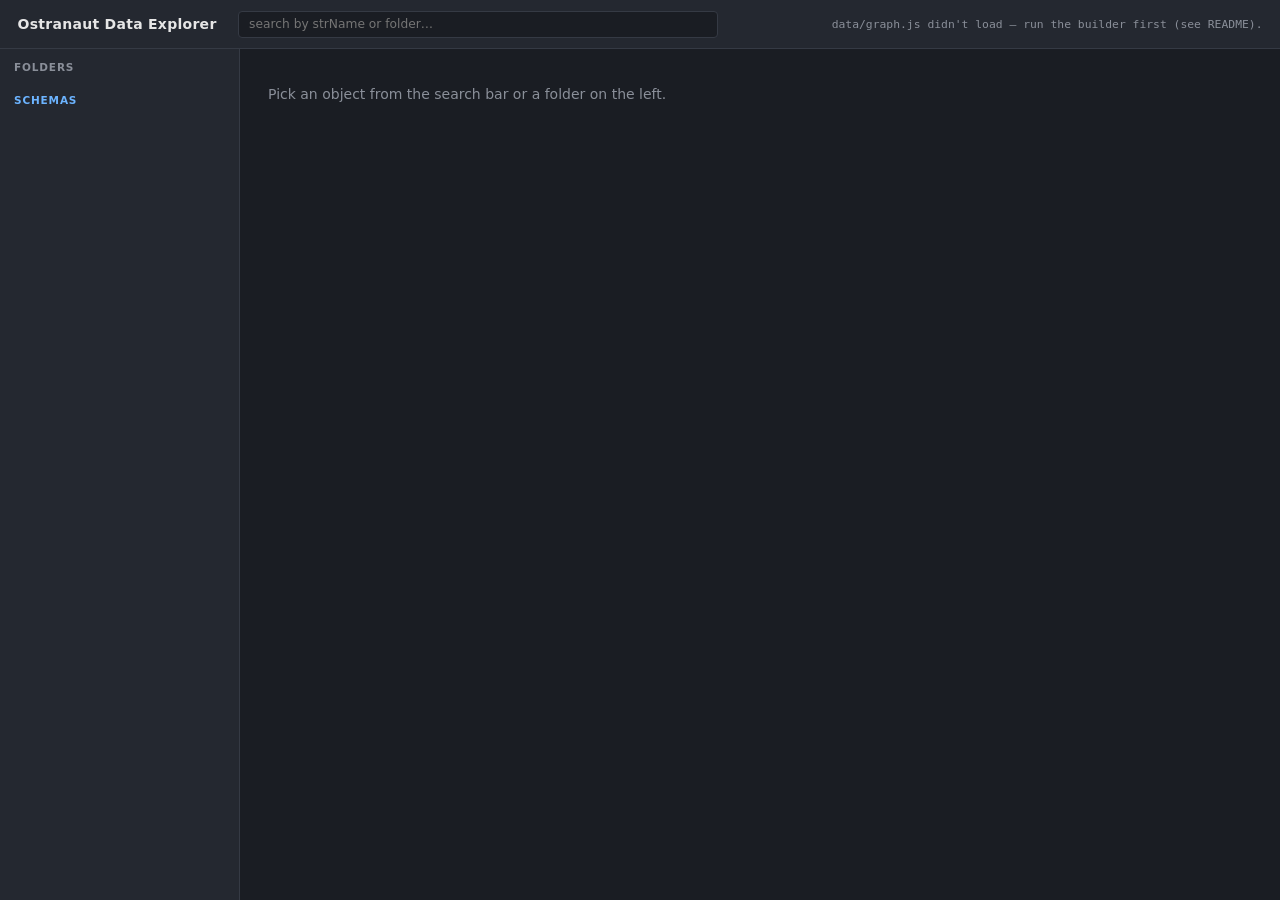
==== src/Ostranauts.Site/index.html @ 468002c3 "Split graph.js into 3 typed payloads (v5) + dnSpy README User: "split graph.js by info type? keep gr" ====
<!doctype html>
<html lang="en">
<head>
  <meta charset="utf-8">
  <meta name="viewport" content="width=device-width, initial-scale=1">
  <title>Ostranaut Data Explorer</title>
  <link rel="stylesheet" href="style.css">
</head>
<body>
  <header>
    <h1>Ostranaut Data Explorer</h1>
    <div class="search-wrap">
      <input id="search" type="search" autocomplete="off" placeholder="search by strName or folder…">
      <ul id="search-results" hidden></ul>
    </div>
    <p class="status" id="status">loading…</p>
  </header>
  <main>
    <aside id="folders">
      <h2>Folders</h2>
      <ul id="folder-list"></ul>
      <h2 style="margin-top:1.25rem;"><a href="#/schemas" id="schemas-link">Schemas</a></h2>
    </aside>
    <section id="detail">
      <p class="hint">Pick an object from the search bar or a folder on the left.</p>
    </section>
  </main>
  <!-- v5 split payloads. All set their respective window globals via JS-wrapped JSON. -->
  <script src="data/graph.js"></script>           <!-- window.GRAPH_DATA: nodes, edges, rules -->
  <script src="data/properties.js"></script>      <!-- window.NODE_PROPS: per-node scalar fields -->
  <script src="data/code_refs.js"></script>       <!-- window.CODE_REFS: hardcoded string refs from decomp (optional) -->
  <script src="app.js"></script>
</body>
</html>
---- src/Ostranauts.Site/style.css ----
:root {
  --bg: #1a1d23;
  --bg-elev: #242830;
  --fg: #e6e6e6;
  --muted: #8a8f99;
  --accent: #6cb4ff;
  --accent-dim: #4a85c2;
  --border: #353a44;
  --warn: #d9a73a;
  --bad: #d95e5e;
}

* { box-sizing: border-box; }

html, body {
  margin: 0;
  padding: 0;
  background: var(--bg);
  color: var(--fg);
  font-family: -apple-system, BlinkMacSystemFont, "Segoe UI", system-ui, sans-serif;
  font-size: 14px;
  line-height: 1.5;
  height: 100%;
}

body { display: flex; flex-direction: column; }

a { color: var(--accent); text-decoration: none; }
a:hover { text-decoration: underline; }

code, .mono {
  font-family: ui-monospace, SFMono-Regular, Menlo, Consolas, monospace;
  font-size: 0.875em;
}

/* ─── header ───────────────────────────────────────────────── */

header {
  display: grid;
  grid-template-columns: auto 1fr auto;
  align-items: center;
  gap: 1.5rem;
  padding: 0.75rem 1.25rem;
  background: var(--bg-elev);
  border-bottom: 1px solid var(--border);
  flex: 0 0 auto;
}

header h1 {
  margin: 0;
  font-size: 1rem;
  font-weight: 600;
  letter-spacing: 0.02em;
}

.status {
  margin: 0;
  color: var(--muted);
  font-family: ui-monospace, SFMono-Regular, Menlo, Consolas, monospace;
  font-size: 0.8125rem;
  white-space: nowrap;
}

/* ─── search ───────────────────────────────────────────────── */

.search-wrap {
  position: relative;
  max-width: 480px;
  width: 100%;
  justify-self: stretch;
}

#search {
  width: 100%;
  padding: 0.4rem 0.75rem;
  background: var(--bg);
  color: var(--fg);
  border: 1px solid var(--border);
  border-radius: 4px;
  font-size: 0.875rem;
  font-family: inherit;
}
#search:focus { outline: none; border-color: var(--accent-dim); }

#search-results {
  position: absolute;
  top: calc(100% + 4px);
  left: 0;
  right: 0;
  max-height: 360px;
  overflow-y: auto;
  margin: 0;
  padding: 0.25rem 0;
  list-style: none;
  background: var(--bg-elev);
  border: 1px solid var(--border);
  border-radius: 4px;
  box-shadow: 0 8px 24px rgba(0,0,0,0.4);
  z-index: 10;
}
#search-results li {
  padding: 0.3rem 0.75rem;
  cursor: pointer;
  display: flex;
  justify-content: space-between;
  gap: 1rem;
}
#search-results li:hover,
#search-results li.active { background: rgba(108,180,255,0.12); }
#search-results .name {
  font-family: ui-monospace, SFMono-Regular, Menlo, Consolas, monospace;
  font-size: 0.8125rem;
  white-space: nowrap;
  overflow: hidden;
  text-overflow: ellipsis;
}
#search-results .folder { color: var(--muted); font-size: 0.75rem; }
#search-results .empty {
  color: var(--muted);
  font-style: italic;
  cursor: default;
  text-align: center;
}

/* ─── main layout ──────────────────────────────────────────── */

main {
  display: grid;
  grid-template-columns: 240px 1fr;
  flex: 1 1 auto;
  min-height: 0;
}

aside#folders {
  background: var(--bg-elev);
  border-right: 1px solid var(--border);
  overflow-y: auto;
  padding: 0.75rem 0;
}
#folders h2 {
  margin: 0 1rem 0.5rem;
  font-size: 0.75rem;
  font-weight: 600;
  letter-spacing: 0.08em;
  text-transform: uppercase;
  color: var(--muted);
}
#folder-list { list-style: none; margin: 0; padding: 0; }
#folder-list li {
  padding: 0.25rem 1rem;
  cursor: pointer;
  display: flex;
  justify-content: space-between;
  font-family: ui-monospace, SFMono-Regular, Menlo, Consolas, monospace;
  font-size: 0.8125rem;
}
#folder-list li:hover { background: rgba(108,180,255,0.08); }
#folder-list li.active { background: rgba(108,180,255,0.18); color: var(--accent); }
#folder-list .count { color: var(--muted); }

/* ─── detail panel ─────────────────────────────────────────── */

section#detail {
  overflow-y: auto;
  padding: 1.5rem 2rem;
}
.hint { color: var(--muted); }

.detail-head {
  border-bottom: 1px solid var(--border);
  padding-bottom: 0.75rem;
  margin-bottom: 1rem;
}
.detail-head .crumbs {
  color: var(--muted);
  font-size: 0.75rem;
  text-transform: uppercase;
  letter-spacing: 0.08em;
  margin-bottom: 0.25rem;
}
.detail-head h2 {
  margin: 0 0 0.25rem;
  font-family: ui-monospace, SFMono-Regular, Menlo, Consolas, monospace;
  font-size: 1.125rem;
  word-break: break-all;
}
.detail-head .file {
  color: var(--muted);
  font-family: ui-monospace, SFMono-Regular, Menlo, Consolas, monospace;
  font-size: 0.75rem;
}

.refs-block {
  margin-top: 1.25rem;
}
.refs-block h3 {
  font-size: 0.875rem;
  margin: 0 0 0.5rem;
  color: var(--fg);
  font-weight: 600;
}
.refs-block .group {
  margin-bottom: 0.75rem;
}
.refs-block .group-head {
  color: var(--muted);
  font-size: 0.8125rem;
  font-family: ui-monospace, SFMono-Regular, Menlo, Consolas, monospace;
  margin-bottom: 0.25rem;
  cursor: help;  /* signal that hovering shows the description tooltip */
}
.refs-block .group-head .desc {
  /* hover-only field description; surfaced via a separate tooltip rule */
}
.refs-block ul { list-style: none; padding: 0; margin: 0; }
.refs-block li {
  padding: 0.2rem 0;
  font-family: ui-monospace, SFMono-Regular, Menlo, Consolas, monospace;
  font-size: 0.8125rem;
  display: flex;
  gap: 0.5rem;
  align-items: baseline;
}
.refs-block .field { color: var(--muted); }
.refs-block .arrow { color: var(--muted); }
.refs-block .meta { color: var(--warn); font-size: 0.75rem; }
.refs-block .dangling { color: var(--bad); font-style: italic; }
.refs-block .empty { color: var(--muted); font-style: italic; padding: 0.25rem 0; }

/* folder index */
.folder-index .meta {
  color: var(--muted);
  font-size: 0.8125rem;
  margin-bottom: 0.75rem;
}
.folder-index ul { list-style: none; padding: 0; margin: 0; }
.folder-index li {
  padding: 0.15rem 0;
  font-family: ui-monospace, SFMono-Regular, Menlo, Consolas, monospace;
  font-size: 0.8125rem;
  display: flex;
  gap: 0.5rem;
  align-items: baseline;
}
.folder-index .ref-marker {
  width: 1.1rem;
  flex: 0 0 auto;
  text-align: center;
  font-size: 0.75rem;
}
.folder-index .ref-counts {
  color: var(--muted);
  font-size: 0.75rem;
  margin-left: auto;
}

/* ghost rules — in schema, not deserialized by game C# */
.ghost {
  color: var(--warn);
  font-style: italic;
  font-size: 0.75rem;
}

/* fields block on object detail page — scalar non-reference data */
.fields-block {
  margin-top: 1.25rem;
}
.fields-block h3 {
  font-size: 0.875rem;
  margin: 0 0 0.5rem;
  font-weight: 600;
}
.fields-block ul { list-style: none; padding: 0; margin: 0; }
.fields-block li {
  padding: 0.15rem 0;
  font-family: ui-monospace, SFMono-Regular, Menlo, Consolas, monospace;
  font-size: 0.8125rem;
  display: flex;
  gap: 0.75rem;
  align-items: baseline;
}
.fields-block .field-name {
  color: var(--muted);
  min-width: 12em;
  flex: 0 0 auto;
}
.fields-block .field-name[title] {
  cursor: help;
  border-bottom: 1px dotted var(--border);
}
.fields-block .field-value {
  color: var(--fg);
  word-break: break-word;
}
.fields-block em.muted { color: var(--muted); font-style: italic; }

/* code-refs block — hardcoded string literals found in decomp */
.code-refs-block {
  margin-top: 1.25rem;
}
.code-refs-block h3 {
  font-size: 0.875rem;
  margin: 0 0 0.5rem;
  font-weight: 600;
}
.code-refs-block .muted-note {
  color: var(--muted);
  font-weight: 400;
  font-size: 0.75rem;
}
.code-refs-block ul { list-style: none; padding: 0; margin: 0; }
.code-refs-block li {
  margin-bottom: 0.5rem;
}
.code-refs-block .code-loc {
  display: block;
  color: var(--muted);
  font-family: ui-monospace, SFMono-Regular, Menlo, Consolas, monospace;
  font-size: 0.75rem;
  margin-bottom: 0.15rem;
}
.code-refs-block .code-line {
  margin: 0;
  padding: 0.4rem 0.65rem;
  background: var(--bg-elev);
  border: 1px solid var(--border);
  border-radius: 3px;
  font-family: ui-monospace, SFMono-Regular, Menlo, Consolas, monospace;
  font-size: 0.75rem;
  white-space: pre-wrap;
  word-break: break-all;
}

/* dotted underline + help cursor on field-group headers when they have a tooltip */
.refs-block .group-head[title] {
  border-bottom: 1px dotted var(--border);
  display: inline-block;
}
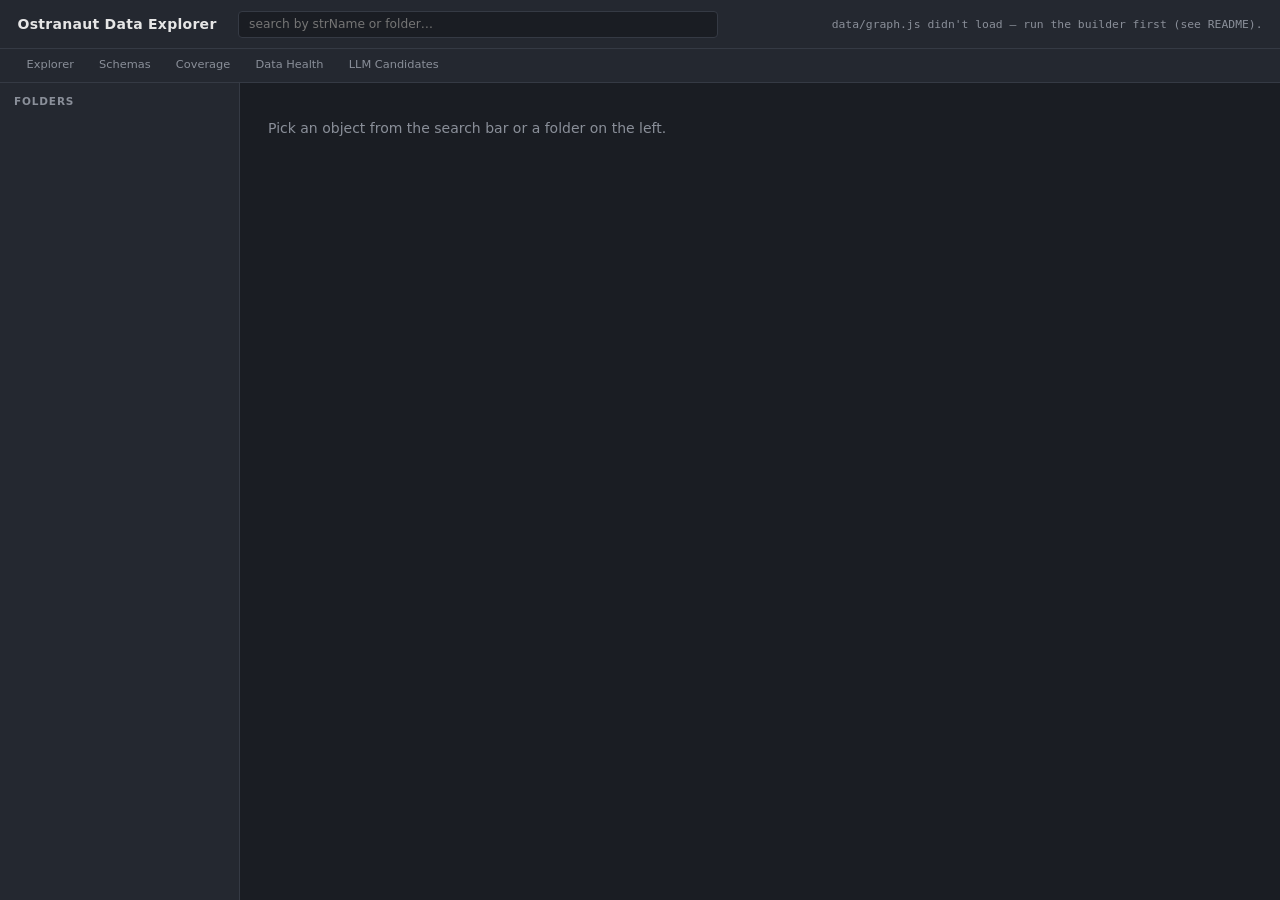
==== commit 19ec2949: "Auto-detection + health pages + template engine + conditions_simple Plan-driven 6-phase batch (phase" ====
--- a/src/Ostranauts.Site/index.html
+++ b/src/Ostranauts.Site/index.html
@@ -15,11 +15,17 @@
     </div>
     <p class="status" id="status">loading…</p>
   </header>
+  <nav id="tabs" aria-label="primary navigation">
+    <a href="#/" data-tab="home" title="Search and click your way through the data tree. The default landing page.">Explorer</a>
+    <a href="#/schemas" data-tab="schemas" title="What reference rules the parser learned from each folder's schema. Use this to see which folders have rich coverage and which need schema overlays.">Schemas</a>
+    <a href="#/health/coverage" data-tab="coverage" title="Which folders the parser sees no edges for, and what the detector found instead. Use this to spot blind spots and pick the next schema overlay to write.">Coverage</a>
+    <a href="#/health/data" data-tab="data-health" title="Dangling refs (target doesn't exist), orphans (nothing points to them), and cross-folder duplicate strNames. Often indicates data bugs or missing extractors.">Data Health</a>
+    <a href="#/llm-candidates" data-tab="llm" title="Top objects by incoming-ref count, with clipboard buttons that produce self-contained LLM prompts for folder templates or per-object blurbs.">LLM Candidates</a>
+  </nav>
   <main>
     <aside id="folders">
       <h2>Folders</h2>
       <ul id="folder-list"></ul>
-      <h2 style="margin-top:1.25rem;"><a href="#/schemas" id="schemas-link">Schemas</a></h2>
     </aside>
     <section id="detail">
       <p class="hint">Pick an object from the search bar or a folder on the left.</p>
@@ -29,6 +35,7 @@
   <script src="data/graph.js"></script>           <!-- window.GRAPH_DATA: nodes, edges, rules -->
   <script src="data/properties.js"></script>      <!-- window.NODE_PROPS: per-node scalar fields -->
   <script src="data/code_refs.js"></script>       <!-- window.CODE_REFS: hardcoded string refs from decomp (optional) -->
+  <script src="data/ref_candidates.js"></script>  <!-- window.REF_CANDIDATES: detector-derived ref candidates -->
   <script src="app.js"></script>
 </body>
 </html>
--- a/src/Ostranauts.Site/style.css
+++ b/src/Ostranauts.Site/style.css
@@ -122,6 +122,54 @@
   text-align: center;
 }
 
+/* ─── tabs ─────────────────────────────────────────────────── */
+
+#tabs {
+  display: flex;
+  gap: 0;
+  background: var(--bg-elev);
+  border-bottom: 1px solid var(--border);
+  padding: 0 1rem;
+  flex: 0 0 auto;
+}
+#tabs a {
+  color: var(--muted);
+  padding: 0.5rem 0.9rem;
+  border-bottom: 2px solid transparent;
+  font-size: 0.8125rem;
+  cursor: help;  /* hover-tooltip on each tab — modder-pov blurb in title */
+  text-decoration: none;
+  white-space: nowrap;
+}
+#tabs a:hover {
+  color: var(--fg);
+  background: rgba(108, 180, 255, 0.05);
+  text-decoration: none;
+}
+#tabs a.active {
+  color: var(--accent);
+  border-bottom-color: var(--accent);
+  background: var(--bg);
+  cursor: default;
+}
+
+/* page-intro blurb that appears at the top of each non-Explorer page */
+.page-blurb {
+  background: rgba(108, 180, 255, 0.07);
+  border-left: 2px solid var(--accent-dim);
+  padding: 0.6rem 0.85rem;
+  margin: 0 0 1.25rem;
+  font-size: 0.8125rem;
+  color: var(--fg);
+  border-radius: 0 3px 3px 0;
+}
+.page-blurb strong { color: var(--accent); }
+.page-blurb code {
+  background: var(--bg-elev);
+  padding: 0.05em 0.3em;
+  border-radius: 2px;
+}
+
 /* ─── main layout ──────────────────────────────────────────── */
 
 main {
@@ -336,3 +384,185 @@
   border-bottom: 1px dotted var(--border);
   display: inline-block;
 }
+
+/* auto-detected refs (phase 2 detector) — schema doesn't yet cover these
+   fields, but the value matches a known node in the candidate target folder.
+   Visually distinct from schema-derived edges so users know the link is
+   provisional and could be wrong. */
+.fields-block a.auto-detected {
+  color: var(--accent-dim);
+  border-bottom: 1px dashed var(--accent-dim);
+}
+.fields-block a.auto-detected:hover { color: var(--accent); border-bottom-color: var(--accent); }
+.fields-block .folder-prefix { color: var(--muted); margin-right: 0.05em; }
+.fields-block .auto-badge {
+  margin-left: 0.4em;
+  font-size: 0.7em;
+  opacity: 0.7;
+  cursor: help;
+}
+
+/* health/coverage page — folders & detector findings */
+.health-block { margin-top: 1.25rem; }
+.health-block h3 {
+  font-size: 0.875rem;
+  margin: 0 0 0.5rem;
+  font-weight: 600;
+}
+.health-block table {
+  width: 100%;
+  border-collapse: collapse;
+  font-family: ui-monospace, SFMono-Regular, Menlo, Consolas, monospace;
+  font-size: 0.8125rem;
+}
+.health-block th, .health-block td {
+  text-align: left;
+  padding: 0.35rem 0.6rem;
+  border-bottom: 1px solid var(--border);
+  vertical-align: top;
+}
+.health-block th {
+  color: var(--muted);
+  font-weight: 600;
+  font-size: 0.75rem;
+  text-transform: uppercase;
+  letter-spacing: 0.06em;
+}
+.health-block td.num { text-align: right; font-variant-numeric: tabular-nums; }
+.health-block td.bad { color: var(--bad); }
+.health-block td.warn { color: var(--warn); }
+.health-block tr.zero-edges td { background: rgba(217, 94, 94, 0.08); }
+.health-block .filter-row {
+  margin: 0.5rem 0 0.75rem;
+  font-size: 0.8125rem;
+  color: var(--muted);
+}
+.health-block .filter-row label { margin-right: 1rem; cursor: pointer; }
+.health-block .targets-cell { font-size: 0.75rem; color: var(--muted); }
+.health-block .targets-cell strong { color: var(--fg); font-weight: 500; }
+.health-block .encoded-tag {
+  display: inline-block;
+  padding: 0 0.3em;
+  margin-left: 0.3em;
+  border-radius: 2px;
+  background: rgba(217, 167, 58, 0.18);
+  color: var(--warn);
+  font-size: 0.7em;
+}
+
+/* templating block on detail pages — folder-wide template + per-object note */
+.template-block { margin-top: 1.25rem; }
+.template-block h3 {
+  font-size: 0.875rem;
+  margin: 0 0 0.5rem;
+  font-weight: 600;
+  display: flex;
+  align-items: baseline;
+  gap: 0.5rem;
+}
+.template-block .head-actions { margin-left: auto; font-size: 0.75rem; }
+.template-block .head-actions button {
+  background: transparent;
+  border: 1px solid var(--border);
+  color: var(--muted);
+  border-radius: 3px;
+  padding: 0.15rem 0.5rem;
+  font-size: 0.75rem;
+  cursor: pointer;
+  font-family: inherit;
+  margin-left: 0.25rem;
+}
+.template-block .head-actions button:hover { color: var(--fg); border-color: var(--accent-dim); }
+.template-block .rendered {
+  padding: 0.5rem 0.75rem;
+  background: var(--bg-elev);
+  border-left: 2px solid var(--accent-dim);
+  border-radius: 2px;
+  white-space: pre-wrap;
+  font-size: 0.875rem;
+  line-height: 1.5;
+}
+.template-block .rendered.empty {
+  color: var(--muted);
+  font-style: italic;
+  border-left-color: var(--border);
+}
+.template-block .editor {
+  display: grid;
+  grid-template-columns: 1fr 240px;
+  gap: 0.5rem;
+}
+.template-block textarea {
+  width: 100%;
+  min-height: 9em;
+  padding: 0.5rem 0.75rem;
+  background: var(--bg);
+  color: var(--fg);
+  border: 1px solid var(--border);
+  border-radius: 3px;
+  font-family: ui-monospace, SFMono-Regular, Menlo, Consolas, monospace;
+  font-size: 0.8125rem;
+  resize: vertical;
+}
+.template-block textarea:focus { outline: none; border-color: var(--accent-dim); }
+.template-block .legend {
+  background: var(--bg-elev);
+  border: 1px solid var(--border);
+  border-radius: 3px;
+  padding: 0.5rem 0.6rem;
+  max-height: 16em;
+  overflow-y: auto;
+  font-family: ui-monospace, SFMono-Regular, Menlo, Consolas, monospace;
+  font-size: 0.75rem;
+}
+.template-block .legend-title {
+  color: var(--muted);
+  font-size: 0.7rem;
+  text-transform: uppercase;
+  letter-spacing: 0.06em;
+  margin-bottom: 0.4rem;
+}
+.template-block .legend ul { list-style: none; padding: 0; margin: 0; }
+.template-block .legend li {
+  padding: 0.1rem 0;
+  cursor: pointer;
+  color: var(--accent-dim);
+}
+.template-block .legend li:hover { color: var(--accent); background: rgba(108,180,255,0.08); }
+.template-block .editor-actions { margin-top: 0.4rem; display: flex; gap: 0.4rem; }
+
+/* LLM-candidate page */
+.llm-block { margin-top: 1.25rem; }
+.llm-block ul { list-style: none; padding: 0; margin: 0; }
+.llm-block li {
+  padding: 0.4rem 0;
+  border-bottom: 1px solid var(--border);
+  display: flex;
+  align-items: baseline;
+  gap: 0.75rem;
+  font-family: ui-monospace, SFMono-Regular, Menlo, Consolas, monospace;
+  font-size: 0.8125rem;
+}
+.llm-block .ref-count {
+  color: var(--warn);
+  min-width: 4em;
+  text-align: right;
+  flex: 0 0 auto;
+}
+.llm-block .actions {
+  margin-left: auto;
+  display: flex;
+  gap: 0.3rem;
+}
+.llm-block button {
+  background: transparent;
+  border: 1px solid var(--border);
+  color: var(--muted);
+  border-radius: 3px;
+  padding: 0.15rem 0.5rem;
+  font-size: 0.7rem;
+  cursor: pointer;
+  font-family: inherit;
+}
+.llm-block button:hover { color: var(--fg); border-color: var(--accent-dim); }
+.llm-block button.copied { color: var(--accent); border-color: var(--accent); }
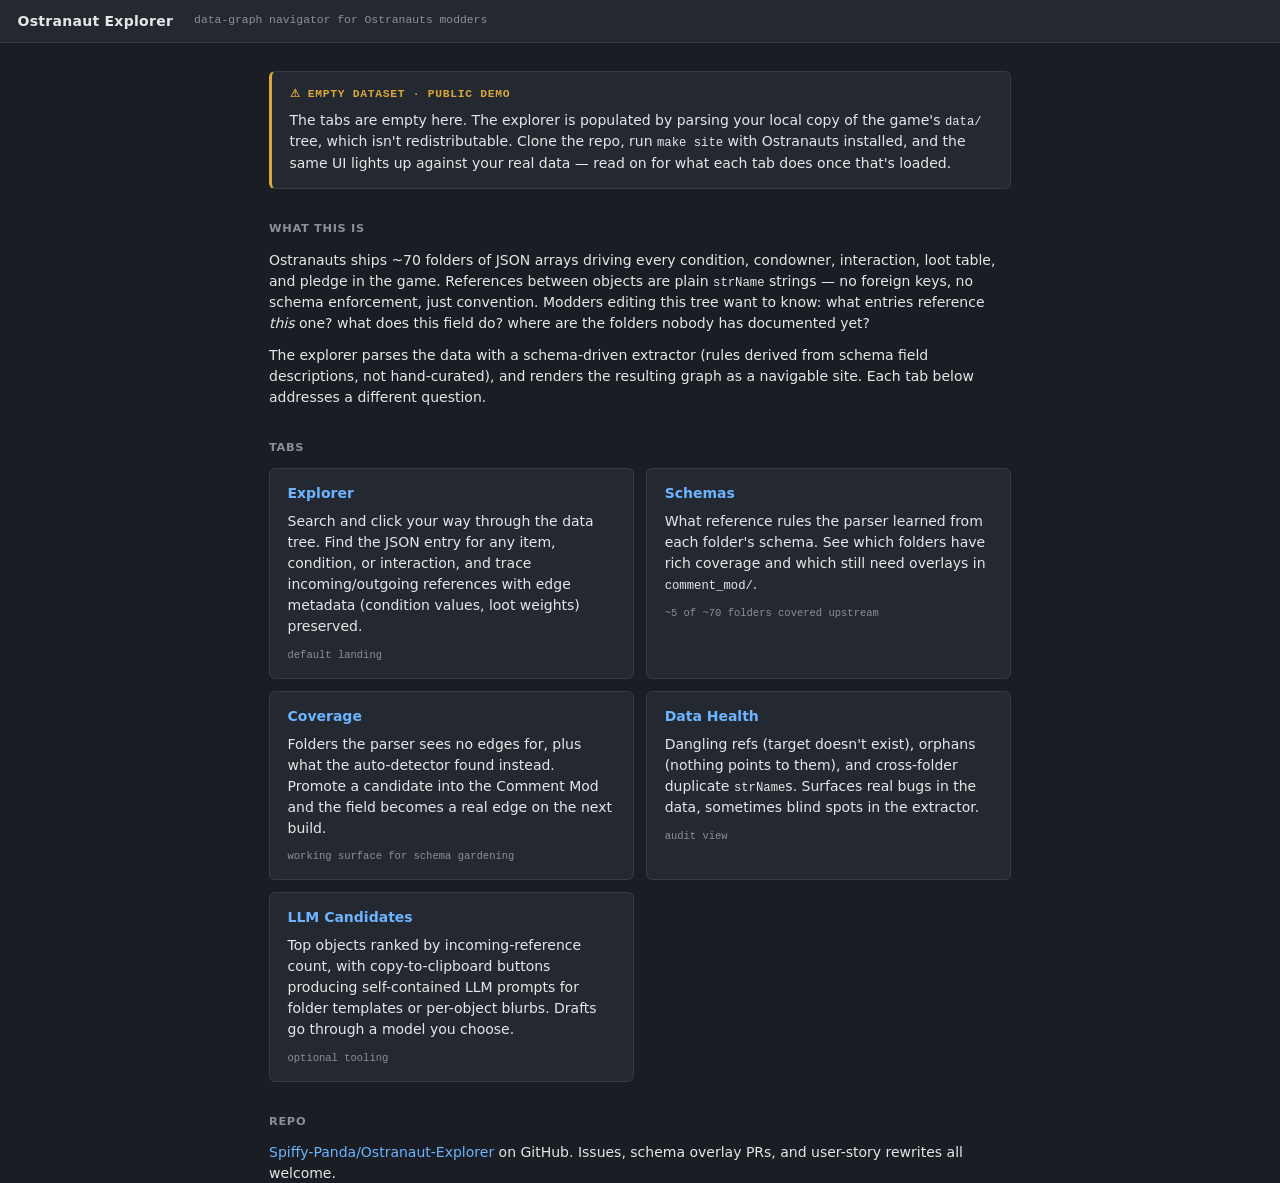
==== commit 7562d377: "Public Pages bundle + cover page + four-factor pre-push check - New cover index.html with empty-data" ====
--- a/src/Ostranauts.Site/index.html
+++ b/src/Ostranauts.Site/index.html
@@ -3,39 +3,119 @@
 <head>
   <meta charset="utf-8">
   <meta name="viewport" content="width=device-width, initial-scale=1">
-  <title>Ostranaut Data Explorer</title>
+  <title>Ostranaut Explorer</title>
   <link rel="stylesheet" href="style.css">
+  <style>
+    main.cover {
+      display: block;
+      max-width: 56rem;
+      margin: 0 auto;
+      padding: 2rem 1.5rem 4rem;
+    }
+    main.cover section { margin-bottom: 2.25rem; }
+    main.cover h2 {
+      font-size: 0.8125rem;
+      letter-spacing: 0.06em;
+      text-transform: uppercase;
+      color: var(--muted);
+      margin: 0 0 0.875rem;
+      font-weight: 600;
+    }
+    main.cover p { margin: 0 0 0.75rem; }
+    main.cover p:last-child { margin: 0; }
+    .demo-banner {
+      background: var(--bg-elev);
+      border: 1px solid var(--border);
+      border-left: 3px solid var(--warn);
+      border-radius: 6px;
+      padding: 1rem 1.25rem;
+    }
+    .demo-banner .banner-label {
+      color: var(--warn);
+      font-family: ui-monospace, SFMono-Regular, Menlo, Consolas, monospace;
+      font-size: 0.8125rem;
+      font-weight: 600;
+      letter-spacing: 0.06em;
+      text-transform: uppercase;
+      margin: 0 0 0.5rem;
+    }
+    .tab-grid {
+      display: grid;
+      gap: 0.875rem;
+      grid-template-columns: 1fr;
+    }
+    @media (min-width: 50rem) {
+      .tab-grid { grid-template-columns: 1fr 1fr; }
+    }
+    .tab-card {
+      background: var(--bg-elev);
+      border: 1px solid var(--border);
+      border-radius: 6px;
+      padding: 1rem 1.25rem;
+    }
+    .tab-card h3 { margin: 0 0 0.5rem; font-size: 1rem; }
+    .tab-card h3 a { color: var(--accent); }
+    .tab-card p { color: var(--fg); }
+    .tab-card .meta {
+      font-family: ui-monospace, SFMono-Regular, Menlo, Consolas, monospace;
+      font-size: 0.75rem;
+      color: var(--muted);
+      margin-top: 0.5rem;
+    }
+  </style>
 </head>
 <body>
   <header>
-    <h1>Ostranaut Data Explorer</h1>
-    <div class="search-wrap">
-      <input id="search" type="search" autocomplete="off" placeholder="search by strName or folder…">
-      <ul id="search-results" hidden></ul>
-    </div>
-    <p class="status" id="status">loading…</p>
+    <h1>Ostranaut Explorer</h1>
+    <p class="status">data-graph navigator for Ostranauts modders</p>
   </header>
-  <nav id="tabs" aria-label="primary navigation">
-    <a href="#/" data-tab="home" title="Search and click your way through the data tree. The default landing page.">Explorer</a>
-    <a href="#/schemas" data-tab="schemas" title="What reference rules the parser learned from each folder's schema. Use this to see which folders have rich coverage and which need schema overlays.">Schemas</a>
-    <a href="#/health/coverage" data-tab="coverage" title="Which folders the parser sees no edges for, and what the detector found instead. Use this to spot blind spots and pick the next schema overlay to write.">Coverage</a>
-    <a href="#/health/data" data-tab="data-health" title="Dangling refs (target doesn't exist), orphans (nothing points to them), and cross-folder duplicate strNames. Often indicates data bugs or missing extractors.">Data Health</a>
-    <a href="#/llm-candidates" data-tab="llm" title="Top objects by incoming-ref count, with clipboard buttons that produce self-contained LLM prompts for folder templates or per-object blurbs.">LLM Candidates</a>
-  </nav>
-  <main>
-    <aside id="folders">
-      <h2>Folders</h2>
-      <ul id="folder-list"></ul>
-    </aside>
-    <section id="detail">
-      <p class="hint">Pick an object from the search bar or a folder on the left.</p>
+  <main class="cover">
+    <section class="demo-banner">
+      <p class="banner-label">⚠ Empty dataset · Public demo</p>
+      <p>The tabs are empty here. The explorer is populated by parsing your local copy of the game's <code>data/</code> tree, which isn't redistributable. Clone the repo, run <code>make site</code> with Ostranauts installed, and the same UI lights up against your real data — read on for what each tab does once that's loaded.</p>
+    </section>
+
+    <section>
+      <h2>What this is</h2>
+      <p>Ostranauts ships ~70 folders of JSON arrays driving every condition, condowner, interaction, loot table, and pledge in the game. References between objects are plain <code>strName</code> strings — no foreign keys, no schema enforcement, just convention. Modders editing this tree want to know: what entries reference <em>this</em> one? what does this field do? where are the folders nobody has documented yet?</p>
+      <p>The explorer parses the data with a schema-driven extractor (rules derived from schema field descriptions, not hand-curated), and renders the resulting graph as a navigable site. Each tab below addresses a different question.</p>
+    </section>
+
+    <section>
+      <h2>Tabs</h2>
+      <div class="tab-grid">
+        <article class="tab-card">
+          <h3><a href="explorer.html#/">Explorer</a></h3>
+          <p>Search and click your way through the data tree. Find the JSON entry for any item, condition, or interaction, and trace incoming/outgoing references with edge metadata (condition values, loot weights) preserved.</p>
+          <p class="meta">default landing</p>
+        </article>
+        <article class="tab-card">
+          <h3><a href="explorer.html#/schemas">Schemas</a></h3>
+          <p>What reference rules the parser learned from each folder's schema. See which folders have rich coverage and which still need overlays in <code>comment_mod/</code>.</p>
+          <p class="meta">~5 of ~70 folders covered upstream</p>
+        </article>
+        <article class="tab-card">
+          <h3><a href="explorer.html#/health/coverage">Coverage</a></h3>
+          <p>Folders the parser sees no edges for, plus what the auto-detector found instead. Promote a candidate into the Comment Mod and the field becomes a real edge on the next build.</p>
+          <p class="meta">working surface for schema gardening</p>
+        </article>
+        <article class="tab-card">
+          <h3><a href="explorer.html#/health/data">Data Health</a></h3>
+          <p>Dangling refs (target doesn't exist), orphans (nothing points to them), and cross-folder duplicate <code>strName</code>s. Surfaces real bugs in the data, sometimes blind spots in the extractor.</p>
+          <p class="meta">audit view</p>
+        </article>
+        <article class="tab-card">
+          <h3><a href="explorer.html#/llm-candidates">LLM Candidates</a></h3>
+          <p>Top objects ranked by incoming-reference count, with copy-to-clipboard buttons producing self-contained LLM prompts for folder templates or per-object blurbs. Drafts go through a model you choose.</p>
+          <p class="meta">optional tooling</p>
+        </article>
+      </div>
+    </section>
+
+    <section>
+      <h2>Repo</h2>
+      <p><a href="https://github.com/Spiffy-Panda/Ostranaut-Explorer">Spiffy-Panda/Ostranaut-Explorer</a> on GitHub. Issues, schema overlay PRs, and user-story rewrites all welcome.</p>
     </section>
   </main>
-  <!-- v5 split payloads. All set their respective window globals via JS-wrapped JSON. -->
-  <script src="data/graph.js"></script>           <!-- window.GRAPH_DATA: nodes, edges, rules -->
-  <script src="data/properties.js"></script>      <!-- window.NODE_PROPS: per-node scalar fields -->
-  <script src="data/code_refs.js"></script>       <!-- window.CODE_REFS: hardcoded string refs from decomp (optional) -->
-  <script src="data/ref_candidates.js"></script>  <!-- window.REF_CANDIDATES: detector-derived ref candidates -->
-  <script src="app.js"></script>
 </body>
 </html>
--- a/src/Ostranauts.Site/style.css
+++ b/src/Ostranauts.Site/style.css
@@ -215,10 +215,26 @@
 .hint { color: var(--muted); }
 
 .detail-head {
+  position: relative;
   border-bottom: 1px solid var(--border);
   padding-bottom: 0.75rem;
   margin-bottom: 1rem;
 }
+.detail-head .copy-ref {
+  position: absolute;
+  top: 0;
+  right: 0;
+  background: transparent;
+  border: 1px solid var(--border);
+  color: var(--muted);
+  border-radius: 3px;
+  padding: 0.15rem 0.5rem;
+  font-size: 0.7rem;
+  font-family: inherit;
+  cursor: pointer;
+}
+.detail-head .copy-ref:hover { color: var(--fg); border-color: var(--accent-dim); }
+.detail-head .copy-ref.copied { color: var(--accent); border-color: var(--accent); }
 .detail-head .crumbs {
   color: var(--muted);
   font-size: 0.75rem;
@@ -383,6 +399,25 @@
 .refs-block .group-head[title] {
   border-bottom: 1px dotted var(--border);
   display: inline-block;
+}
+
+/* alt-folder suffix on ref values — when a strName lives in multiple folders
+   the suffix lists the alternates as clickable links. Sits next to the primary
+   ref. Muted styling so it's a hint not the main signal. */
+.alt-folders {
+  color: var(--muted);
+  font-size: 0.7rem;
+  margin-left: 0.4em;
+  cursor: help;
+}
+.alt-folders a.alt-folder {
+  color: var(--muted);
+  border-bottom: 1px dotted var(--border);
+}
+.alt-folders a.alt-folder:hover {
+  color: var(--accent-dim);
+  border-bottom-color: var(--accent-dim);
+  text-decoration: none;
 }
 
 /* auto-detected refs (phase 2 detector) — schema doesn't yet cover these
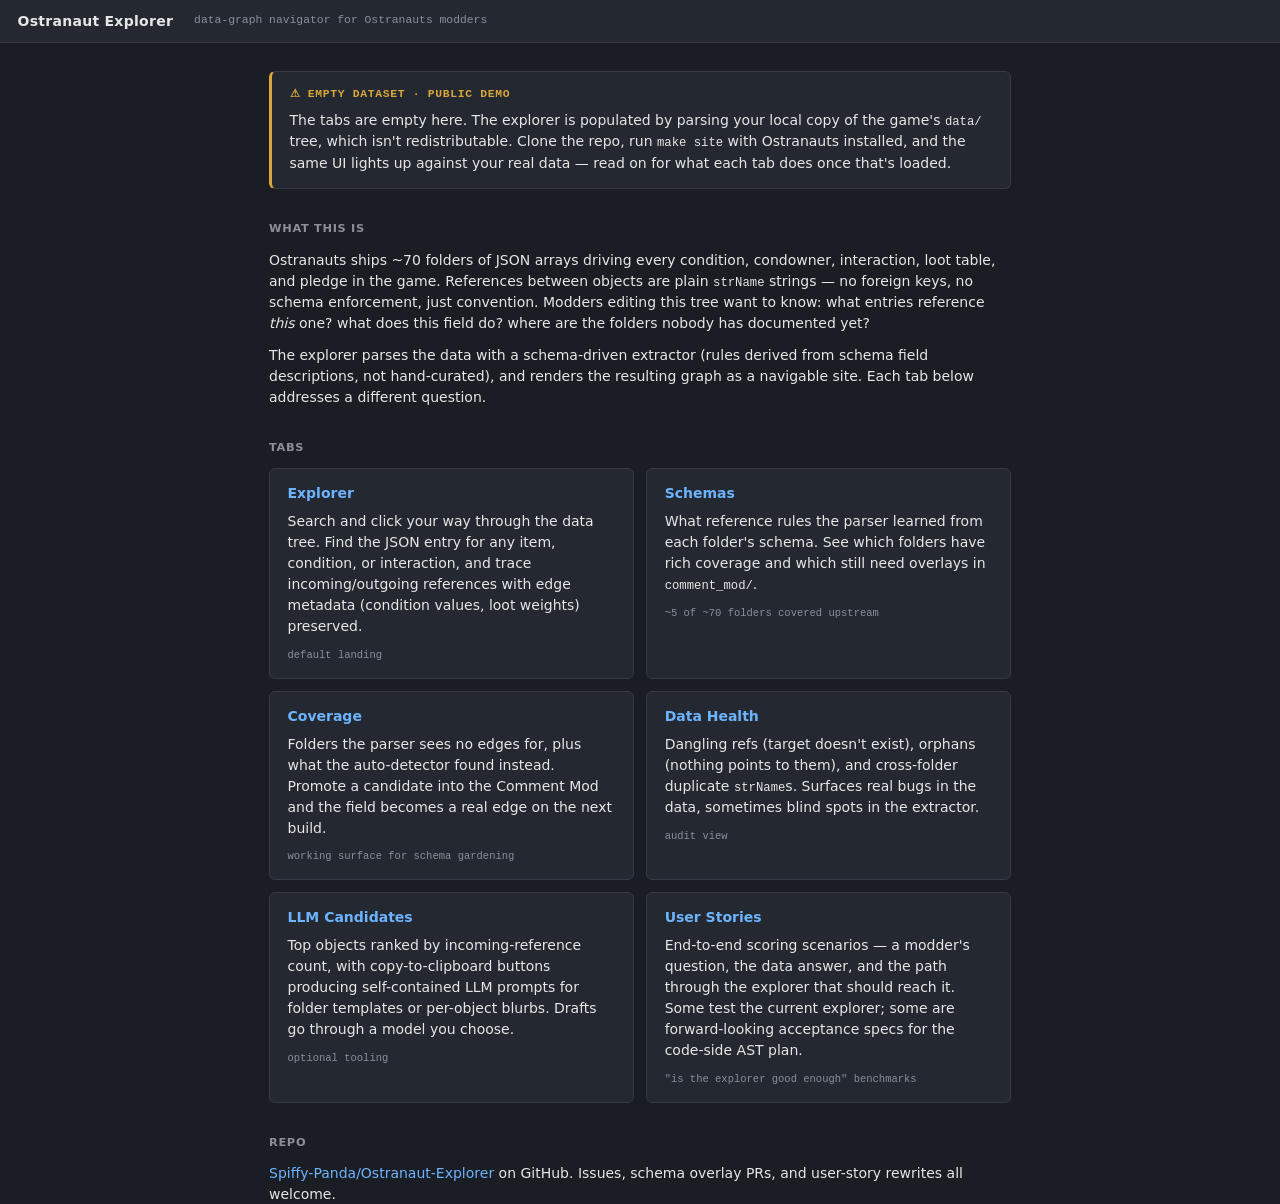
==== commit d8b2038a: "Three AST-bound user stories + on-site rendered user-story library Filled out the forward-looking us" ====
--- a/src/Ostranauts.Site/index.html
+++ b/src/Ostranauts.Site/index.html
@@ -109,6 +109,11 @@
           <p>Top objects ranked by incoming-reference count, with copy-to-clipboard buttons producing self-contained LLM prompts for folder templates or per-object blurbs. Drafts go through a model you choose.</p>
           <p class="meta">optional tooling</p>
         </article>
+        <article class="tab-card">
+          <h3><a href="user-stories/index.html">User Stories</a></h3>
+          <p>End-to-end scoring scenarios — a modder's question, the data answer, and the path through the explorer that should reach it. Some test the current explorer; some are forward-looking acceptance specs for the code-side AST plan.</p>
+          <p class="meta">"is the explorer good enough" benchmarks</p>
+        </article>
       </div>
     </section>
 
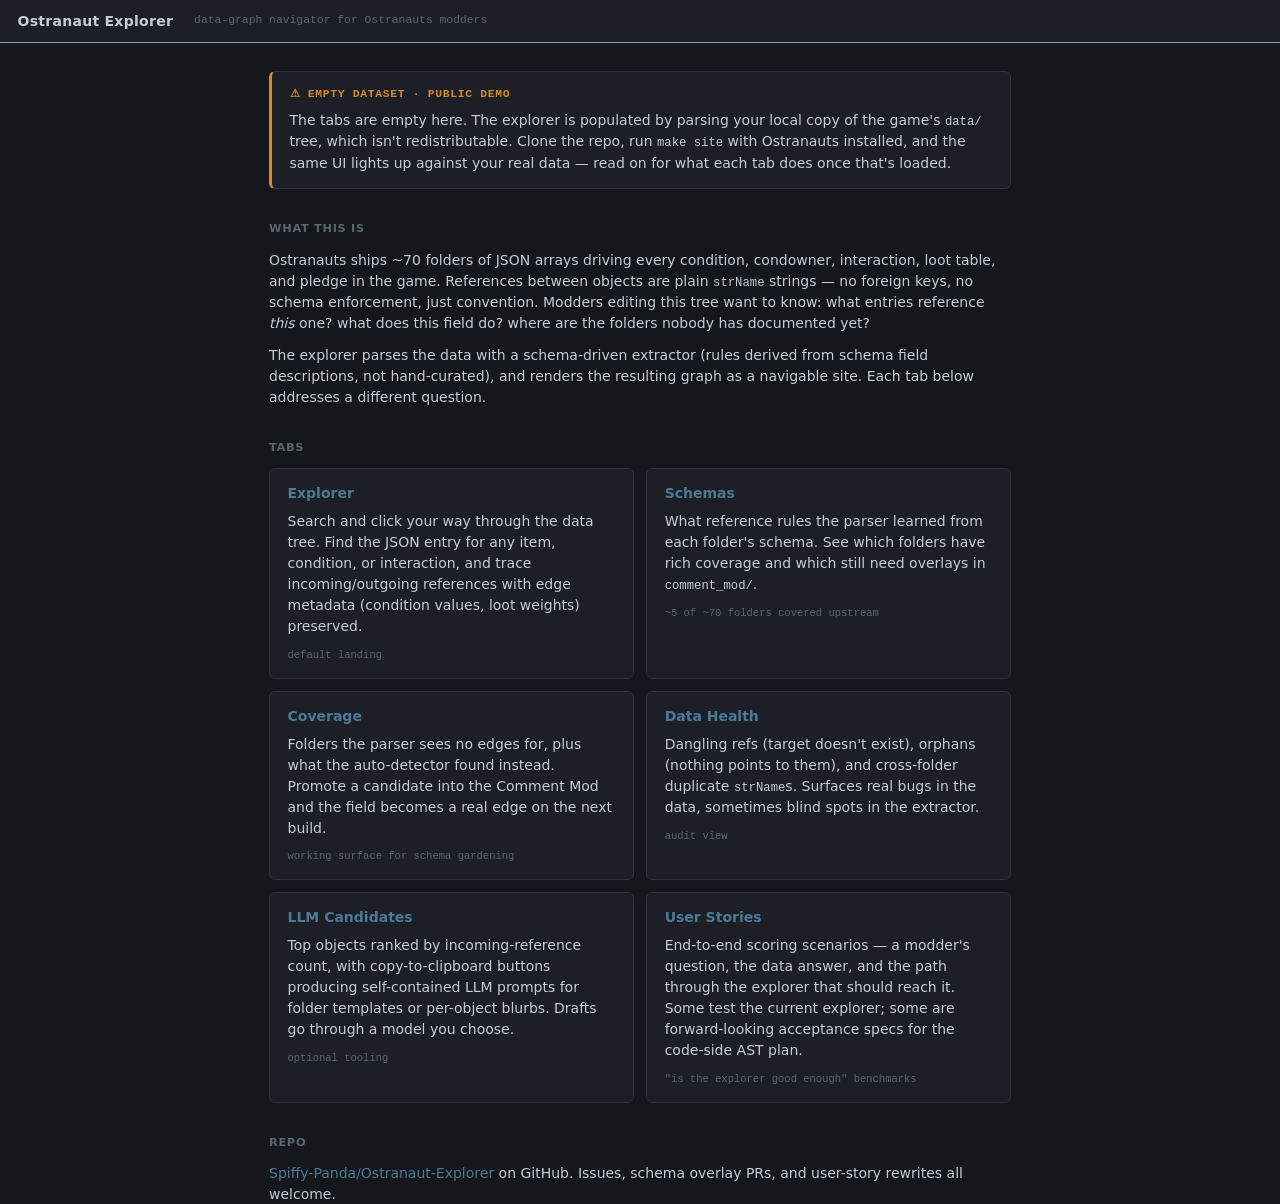
==== commit c9403b42: "Slice 9: topbar + tabs hifi + legacy-token aliasing Two-part slice. (a) header and #tabs adopt the h" ====
--- a/src/Ostranauts.Site/index.html
+++ b/src/Ostranauts.Site/index.html
@@ -1,5 +1,5 @@
 <!doctype html>
-<html lang="en">
+<html lang="en" data-theme="dark">
 <head>
   <meta charset="utf-8">
   <meta name="viewport" content="width=device-width, initial-scale=1">
--- a/src/Ostranauts.Site/style.css
+++ b/src/Ostranauts.Site/style.css
@@ -1,3 +1,91 @@
+/* ============================================================
+   Hi-fi token foundation · ported from
+   notes/design/hifi-prototype/explorer.css
+   ------------------------------------------------------------
+   Inert until components consume them. Coexists with the legacy
+   tokens (--bg/--fg/--accent/etc.) below; legacy components
+   continue to work, new/migrated components reach for the hifi
+   tokens. Migration plan: PLAN-DESIGN.md Phase 3.
+   ------------------------------------------------------------
+   Light mode is the default per prototype; dark mode is opt-in
+   via [data-theme="dark"] on <html>. The live site currently
+   sets data-theme="dark" in explorer.html so we render against
+   the dark vocabulary while migrating.
+   ============================================================ */
+
+:root {
+
+  /* === paper, ink === */
+  --paper:    #f4f1ea;
+  --paper-2:  #ece8de;
+  --paper-3:  #e3dfd2;
+  --ink:      #1a1a1a;
+  --ink-2:    #4a4a4a;
+  --ink-3:    #8a8a82;
+  --line:     #1a1a1a;
+  --rule:     #c9c4b6;
+  --note:     #c0392b; /* spec-doc / annotation only · not for production UI */
+
+  /* === folder palette · 12 hues, frequency-ranked v0.18.2 ===
+     fills sit at L≈0.84 / C≈0.085 (legible black-on, even weight)
+     edges sit at L≈0.50 / C≈0.10 (small-area accents) */
+  --pal-01:      oklch(0.84 0.085 30);   --pal-01-edge: oklch(0.55 0.110 30);   /* coral       · conditions   */
+  --pal-02:      oklch(0.84 0.085 60);   --pal-02-edge: oklch(0.55 0.110 60);   /* peach       · items        */
+  --pal-03:      oklch(0.86 0.090 95);   --pal-03-edge: oklch(0.58 0.110 95);   /* sand        · interactions */
+  --pal-04:      oklch(0.86 0.090 130);  --pal-04-edge: oklch(0.55 0.110 130);  /* moss        · condtrigs    */
+  --pal-05:      oklch(0.84 0.085 165);  --pal-05-edge: oklch(0.52 0.090 165);  /* sage        · condrules    */
+  --pal-06:      oklch(0.84 0.085 200);  --pal-06-edge: oklch(0.50 0.090 200);  /* mist        · slots        */
+  --pal-07:      oklch(0.84 0.085 235);  --pal-07-edge: oklch(0.50 0.100 235);  /* sky         · loot         */
+  --pal-08:      oklch(0.83 0.085 270);  --pal-08-edge: oklch(0.50 0.100 270);  /* periwinkle  · lifeevents   */
+  --pal-09:      oklch(0.83 0.085 300);  --pal-09-edge: oklch(0.50 0.100 300);  /* lilac       · installables */
+  --pal-10:      oklch(0.84 0.085 330);  --pal-10-edge: oklch(0.50 0.100 330);  /* mauve       · rooms        */
+  --pal-11:      oklch(0.83 0.075 0);    --pal-11-edge: oklch(0.50 0.090 0);    /* dusty pink  · condowners   */
+  --pal-12:      oklch(0.86 0.040 90);   --pal-12-edge: oklch(0.55 0.050 90);   /* parchment   · everything else */
+
+  /* === semantic accents · reserved, never used for folders === */
+  --accent-banner-bg:    oklch(0.93 0.040 240);
+  --accent-banner-edge:  oklch(0.40 0.150 240);
+  --accent-mismatch-bg:  oklch(0.91 0.010 90);
+  --accent-mismatch-edge: var(--ink-3);
+  --accent-callout-bg:   oklch(0.93 0.070 90);
+  --accent-callout-edge: var(--ink);
+
+  /* === fonts === */
+  --font-mono: "JetBrains Mono", ui-monospace, SFMono-Regular, Menlo, Consolas, monospace;
+  --font-ui:   "Lexend", "IBM Plex Sans", system-ui, -apple-system, BlinkMacSystemFont, "Segoe UI", sans-serif;
+  --font-hand: "Caveat", "Comic Sans MS", cursive;
+
+  /* === type scale · base 14, ratio 1.2 === */
+  --fs-1: 10px;  --fs-2: 11px;  --fs-3: 12px;  --fs-4: 13px;
+  --fs-5: 14px;  --fs-6: 17px;  --fs-7: 20px;  --fs-8: 24px;
+  --fs-9: 32px;
+
+  /* === spacing · 4-base, 8 steps === */
+  --sp-1:  4px;   --sp-2:  8px;   --sp-3: 12px;   --sp-4: 16px;
+  --sp-5: 24px;   --sp-6: 32px;   --sp-7: 48px;   --sp-8: 64px;
+
+  /* === radii / borders / shadow === */
+  --r-0: 0;       --r-1: 2px;     --r-2: 4px;     --r-pill: 999px;
+  --bw:    1.5px;  /* default border weight */
+  --bw-2:  2px;
+  --shadow-1: 2px 2px 0 var(--line);
+  --shadow-2: 3px 3px 0 var(--line);
+  --shadow-3: 4px 4px 0 var(--line);
+
+  /* dark-only tokens · null in light mode, declared so refs don't break */
+  --plasma:        transparent;
+  --rust:          var(--ink-3);
+  --rust-edge:     var(--ink-2);
+}
+
+/* ============================================================
+   Legacy tokens (pre-hifi). Existing components still consume
+   these; migrating components reach for the hifi tokens above.
+   In dark mode (data-theme="dark") the [data-theme="dark"] block
+   below redefines these to alias the hifi tokens, so unmigrated
+   components inherit the hifi vocabulary without per-rule edits.
+   ============================================================ */
+
 :root {
   --bg: #1a1d23;
   --bg-elev: #242830;
@@ -10,6 +98,75 @@
   --bad: #d95e5e;
 }
 
+/* ============================================================
+   DARK THEME · Industrial cyberpunk (hifi tokens)
+   ------------------------------------------------------------
+   cold hydraulic blues; warning amber as primary action color;
+   plasma cyan rationed (ONE live readout per page); rust patina
+   decorative only, never interactive; condensation-white ink.
+   ============================================================ */
+
+[data-theme="dark"] {
+  --paper:    #14171b;
+  --paper-2:  #1c2026;
+  --paper-3:  #252a31;
+  --ink:      #C4CDD4;
+  --ink-2:    #8a96a1;
+  --ink-3:    #5a6571;
+  --line:     #2d333b;
+  --rule:     #2d333b;
+  --note:     #c0392b;
+
+  --pal-01:      oklch(0.32 0.045 30);   --pal-01-edge: oklch(0.58 0.080 30);
+  --pal-02:      oklch(0.33 0.045 60);   --pal-02-edge: oklch(0.60 0.080 60);
+  --pal-03:      oklch(0.34 0.045 95);   --pal-03-edge: oklch(0.62 0.080 95);
+  --pal-04:      oklch(0.34 0.045 130);  --pal-04-edge: oklch(0.60 0.075 130);
+  --pal-05:      oklch(0.33 0.045 165);  --pal-05-edge: oklch(0.58 0.070 165);
+  --pal-06:      oklch(0.33 0.050 200);  --pal-06-edge: oklch(0.60 0.080 200);
+  --pal-07:      oklch(0.33 0.050 235);  --pal-07-edge: oklch(0.60 0.080 235);
+  --pal-08:      oklch(0.33 0.050 270);  --pal-08-edge: oklch(0.60 0.080 270);
+  --pal-09:      oklch(0.33 0.045 300);  --pal-09-edge: oklch(0.60 0.075 300);
+  --pal-10:      oklch(0.33 0.045 330);  --pal-10-edge: oklch(0.60 0.075 330);
+  --pal-11:      oklch(0.32 0.040 0);    --pal-11-edge: oklch(0.58 0.070 0);
+  --pal-12:      oklch(0.32 0.025 90);   --pal-12-edge: oklch(0.55 0.045 90);
+
+  --accent-banner-bg:    #18222b;
+  --accent-banner-edge:  #4a7a96;
+  --accent-mismatch-bg:  #1a1d21;
+  --accent-mismatch-edge: #4a5560;
+  --accent-callout-bg:   #2a1f0a;
+  --accent-callout-edge: #d18a2c;
+
+  --plasma:        #38e0e6;
+  --plasma-glow:   0 0 8px rgba(56,224,230,0.55), 0 0 1px rgba(56,224,230,0.9);
+  --amber:         #d18a2c;
+  --amber-soft:    #b97a25;
+  --rust:          #8a4a2e;
+  --rust-edge:     #6b3a23;
+
+  --shadow-1: 0 1px 0 #000, 0 0 0 1px #2d333b;
+  --shadow-2: 0 2px 0 #000, 0 0 0 1px #2d333b;
+  --shadow-3: 0 0 0 1.5px #2d333b, 0 4px 0 rgba(0,0,0,0.6);
+
+  /* Legacy-token aliases — point the pre-hifi tokens at their hifi
+     equivalents so unmigrated components inherit the hifi vocabulary
+     without per-rule edits. Removes the slight visual mismatch between
+     migrated components (--paper #14171b) and legacy ones (--bg
+     #1a1d23). When light mode lands (slice 11), these aliases will need
+     companion definitions in :root or a [data-theme="light"] block. */
+  --bg: var(--paper);
+  --bg-elev: var(--paper-2);
+  --fg: var(--ink);
+  --muted: var(--ink-3);
+  --border: var(--line);
+  --accent: var(--accent-banner-edge);
+  --accent-dim: var(--ink-2);
+  --warn: var(--accent-callout-edge);
+  --bad: #d95e5e;
+
+  color-scheme: dark;
+}
+
 * { box-sizing: border-box; }
 
 html, body {
@@ -41,8 +198,8 @@
   align-items: center;
   gap: 1.5rem;
   padding: 0.75rem 1.25rem;
-  background: var(--bg-elev);
-  border-bottom: 1px solid var(--border);
+  background: var(--paper-2);
+  border-bottom: var(--bw) solid var(--ink-2);
   flex: 0 0 auto;
 }
 
@@ -51,11 +208,12 @@
   font-size: 1rem;
   font-weight: 600;
   letter-spacing: 0.02em;
+  color: var(--ink);
 }
 
 .status {
   margin: 0;
-  color: var(--muted);
+  color: var(--ink-3);
   font-family: ui-monospace, SFMono-Regular, Menlo, Consolas, monospace;
   font-size: 0.8125rem;
   white-space: nowrap;
@@ -73,14 +231,19 @@
 #search {
   width: 100%;
   padding: 0.4rem 0.75rem;
-  background: var(--bg);
-  color: var(--fg);
-  border: 1px solid var(--border);
-  border-radius: 4px;
+  background: var(--paper);
+  color: var(--ink);
+  border: var(--bw) solid var(--ink);
+  border-radius: var(--r-1);
   font-size: 0.875rem;
   font-family: inherit;
 }
-#search:focus { outline: none; border-color: var(--accent-dim); }
+#search:focus {
+  outline: 2px solid var(--accent-callout-edge);
+  outline-offset: 2px;
+  border-color: var(--ink);
+}
+#search::placeholder { color: var(--ink-3); }
 
 #search-results {
   position: absolute;
@@ -92,9 +255,9 @@
   margin: 0;
   padding: 0.25rem 0;
   list-style: none;
-  background: var(--bg-elev);
-  border: 1px solid var(--border);
-  border-radius: 4px;
+  background: var(--paper-2);
+  border: var(--bw) solid var(--ink);
+  border-radius: var(--r-1);
   box-shadow: 0 8px 24px rgba(0,0,0,0.4);
   z-index: 10;
 }
@@ -106,34 +269,98 @@
   gap: 1rem;
 }
 #search-results li:hover,
-#search-results li.active { background: rgba(108,180,255,0.12); }
+#search-results li.active { background: var(--paper-3); }
 #search-results .name {
   font-family: ui-monospace, SFMono-Regular, Menlo, Consolas, monospace;
   font-size: 0.8125rem;
+  color: var(--ink);
   white-space: nowrap;
   overflow: hidden;
   text-overflow: ellipsis;
 }
-#search-results .folder { color: var(--muted); font-size: 0.75rem; }
+#search-results .folder { color: var(--ink-3); font-size: 0.75rem; }
 #search-results .empty {
-  color: var(--muted);
+  color: var(--ink-3);
   font-style: italic;
   cursor: default;
   text-align: center;
 }
 
+/* UX 1.1 — glossary cards in the search dropdown. Distinct from strName-match
+   rows: full-width block instead of name|folder line. Uses the *banner*
+   semantic accent (pedagogical context — "this is a concept, not an object")
+   per HANDOFF "Semantic accents". */
+#search-results li.glossary-card {
+  display: block;
+  padding: 0.55rem 0.75rem;
+  border-left: 3px solid var(--accent-banner-edge);
+  background: var(--accent-banner-bg);
+  margin: 0.15rem 0;
+}
+#search-results li.glossary-card:hover { background: var(--paper-3); }
+#search-results .glossary-card .card-head {
+  display: flex;
+  gap: 0.5rem;
+  align-items: baseline;
+  margin-bottom: 0.2rem;
+}
+#search-results .glossary-card .card-label {
+  font-size: 0.625rem;
+  text-transform: uppercase;
+  letter-spacing: 0.05em;
+  color: var(--accent-banner-edge);
+  border: 1px solid var(--accent-banner-edge);
+  border-radius: var(--r-1);
+  padding: 0 0.25rem;
+}
+#search-results .glossary-card .card-name {
+  font-size: 0.875rem;
+  font-weight: 600;
+  color: var(--ink);
+}
+#search-results .glossary-card .card-summary {
+  font-size: 0.8125rem;
+  color: var(--ink);
+  line-height: 1.4;
+  margin-bottom: 0.3rem;
+}
+#search-results .glossary-card .card-cta {
+  font-family: ui-monospace, SFMono-Regular, Menlo, Consolas, monospace;
+  font-size: 0.8125rem;
+}
+#search-results .glossary-card .cta-label {
+  color: var(--ink-3);
+  margin-right: 0.25rem;
+}
+#search-results .glossary-card .card-cta .folder { color: var(--ink-3); }
+#search-results .glossary-card .card-cta .name { color: var(--accent-banner-edge); font-weight: 500; }
+#search-results .glossary-card .hint-line,
+#search-results .glossary-card .wiki {
+  display: block;
+  font-size: 0.75rem;
+  color: var(--ink-3);
+  margin-top: 0.2rem;
+  font-style: italic;
+}
+
 /* ─── tabs ─────────────────────────────────────────────────── */
 
+/* Page tabs · hifi treatment per HANDOFF "Page shell"
+     - Active tab inverts to body (--paper) bg, with bottom-border the same
+       paper color so it visually "fuses" into the page below.
+     - Inactive tabs sit on the recessed panel (--paper-2) with --ink-3 text.
+     - Active indicator color is amber in dark mode (matches the focus-ring
+       and callout vocabulary). */
 #tabs {
   display: flex;
   gap: 0;
-  background: var(--bg-elev);
-  border-bottom: 1px solid var(--border);
+  background: var(--paper-2);
+  border-bottom: var(--bw) solid var(--ink-2);
   padding: 0 1rem;
   flex: 0 0 auto;
 }
 #tabs a {
-  color: var(--muted);
+  color: var(--ink-3);
   padding: 0.5rem 0.9rem;
   border-bottom: 2px solid transparent;
   font-size: 0.8125rem;
@@ -142,15 +369,24 @@
   white-space: nowrap;
 }
 #tabs a:hover {
-  color: var(--fg);
-  background: rgba(108, 180, 255, 0.05);
+  color: var(--ink);
+  background: var(--paper-3);
   text-decoration: none;
 }
 #tabs a.active {
-  color: var(--accent);
-  border-bottom-color: var(--accent);
-  background: var(--bg);
+  color: var(--ink);
+  background: var(--paper);
+  border-bottom-color: var(--paper);
   cursor: default;
+  position: relative;
+  font-weight: 600;
+}
+[data-theme="dark"] #tabs a.active::before {
+  content: '';
+  position: absolute;
+  left: 0; right: 0; top: 0;
+  height: 2px;
+  background: var(--accent-callout-edge);
 }
 
 /* page-intro blurb that appears at the top of each non-Explorer page */
@@ -198,13 +434,61 @@
   padding: 0.25rem 1rem;
   cursor: pointer;
   display: flex;
-  justify-content: space-between;
-  font-family: ui-monospace, SFMono-Regular, Menlo, Consolas, monospace;
-  font-size: 0.8125rem;
-}
+  align-items: center;
+  gap: 0.55rem;
+  font-family: ui-monospace, SFMono-Regular, Menlo, Consolas, monospace;
+  font-size: 0.8125rem;
+}
+#folder-list li .folder-name { flex: 1 1 auto; min-width: 0; overflow: hidden; text-overflow: ellipsis; }
 #folder-list li:hover { background: rgba(108,180,255,0.08); }
 #folder-list li.active { background: rgba(108,180,255,0.18); color: var(--accent); }
 #folder-list .count { color: var(--muted); }
+
+/* Hi-fi folder swatch — 9px square that picks up the fNN palette of the row.
+   In dark mode the prototype uses the *light-mode* L≈0.84 fills so the rail
+   reads like a strip of indicator lights against the dark ground (the
+   "indicator-light strip" pattern, the only place the dark override
+   inverts). Falls back to var(--pal-NN) (the dim L≈0.32 fill) if the user
+   ever switches to light mode. */
+#folder-list li .swatch {
+  width: 9px;
+  height: 9px;
+  border-radius: 2px;
+  border: 1px solid rgba(0,0,0,0.7);
+  background: var(--badge-color, var(--muted));
+  flex: none;
+}
+#folder-list li.f01 .swatch { background: oklch(0.84 0.085 30); }
+#folder-list li.f02 .swatch { background: oklch(0.84 0.085 60); }
+#folder-list li.f03 .swatch { background: oklch(0.86 0.090 95); }
+#folder-list li.f04 .swatch { background: oklch(0.86 0.090 130); }
+#folder-list li.f05 .swatch { background: oklch(0.84 0.085 165); }
+#folder-list li.f06 .swatch { background: oklch(0.84 0.085 200); }
+#folder-list li.f07 .swatch { background: oklch(0.84 0.085 235); }
+#folder-list li.f08 .swatch { background: oklch(0.83 0.085 270); }
+#folder-list li.f09 .swatch { background: oklch(0.83 0.085 300); }
+#folder-list li.f10 .swatch { background: oklch(0.84 0.085 330); }
+#folder-list li.f11 .swatch { background: oklch(0.83 0.075 0); }
+#folder-list li.f12 .swatch { background: oklch(0.86 0.040 90); }
+#folder-list li .swatch { box-shadow: 0 0 4px rgba(255,255,255,0.05); }
+
+/* PLAN-AST synthetic-folder section — visually separated from data folders.
+   Heading is non-clickable (no hover), borrowing the upper-aside heading
+   styling so it reads as a sub-header inside the same scrolling list. */
+#folder-list .folder-section-heading {
+  margin: 0.75rem 0 0.25rem;
+  padding: 0.4rem 1rem 0.25rem;
+  font-size: 0.7rem;
+  font-weight: 600;
+  letter-spacing: 0.08em;
+  text-transform: uppercase;
+  color: var(--muted);
+  cursor: help;
+  border-top: 1px solid var(--border);
+  background: transparent;
+  pointer-events: auto;
+}
+#folder-list .folder-section-heading:hover { background: transparent; }
 
 /* ─── detail panel ─────────────────────────────────────────── */
 
@@ -219,7 +503,25 @@
   border-bottom: 1px solid var(--border);
   padding-bottom: 0.75rem;
   margin-bottom: 1rem;
-}
+  /* hifi: 6px folder-edge applied via .detail-head.fNN below; the page
+     identity at a glance, locked to the frequency-ranked palette. The
+     base rule reserves the inset so non-fNN heads (schema overview,
+     coverage, etc.) line up with folder-scoped heads. */
+  padding-left: 0.85rem;
+  border-left: 6px solid transparent;
+}
+.detail-head.f01 { border-left-color: var(--pal-01-edge); }
+.detail-head.f02 { border-left-color: var(--pal-02-edge); }
+.detail-head.f03 { border-left-color: var(--pal-03-edge); }
+.detail-head.f04 { border-left-color: var(--pal-04-edge); }
+.detail-head.f05 { border-left-color: var(--pal-05-edge); }
+.detail-head.f06 { border-left-color: var(--pal-06-edge); }
+.detail-head.f07 { border-left-color: var(--pal-07-edge); }
+.detail-head.f08 { border-left-color: var(--pal-08-edge); }
+.detail-head.f09 { border-left-color: var(--pal-09-edge); }
+.detail-head.f10 { border-left-color: var(--pal-10-edge); }
+.detail-head.f11 { border-left-color: var(--pal-11-edge); }
+.detail-head.f12 { border-left-color: var(--pal-12-edge); }
 .detail-head .copy-ref {
   position: absolute;
   top: 0;
@@ -291,6 +593,429 @@
 .refs-block .dangling { color: var(--bad); font-style: italic; }
 .refs-block .empty { color: var(--muted); font-style: italic; padding: 0.25rem 0; }
 
+/* UX 1.2 — per-prefix explainer banner. Dismissible, sits above the Fields
+   block. Tone is "about this kind of thing", not "here's what to do" — that
+   distinction matters for the visual hierarchy on a busy detail page. Maps
+   to the hifi *banner* semantic accent (pedagogical context, coolant blue
+   in dark mode). See HANDOFF "Semantic accents". */
+.prefix-explainer {
+  position: relative;
+  margin: 0.6rem 0 0.4rem;
+  padding: 0.6rem 2rem 0.7rem 0.85rem;
+  background: var(--accent-banner-bg);
+  border: 1px solid var(--border);
+  border-left: 3px solid var(--accent-banner-edge);
+  border-radius: 4px;
+  font-size: 0.875rem;
+  line-height: 1.45;
+}
+.prefix-explainer .explainer-title {
+  font-weight: 600;
+  color: var(--accent-banner-edge);
+  margin-bottom: 0.25rem;
+}
+.prefix-explainer .explainer-body { color: var(--fg); }
+.prefix-explainer .explainer-wiki {
+  display: inline-block;
+  margin-top: 0.4rem;
+  font-size: 0.75rem;
+  color: var(--muted);
+}
+.prefix-explainer .explainer-wiki:hover { color: var(--fg); }
+.prefix-explainer .explainer-dismiss {
+  position: absolute;
+  top: 0.25rem;
+  right: 0.4rem;
+  background: none;
+  border: none;
+  color: var(--muted);
+  font-size: 1.1rem;
+  line-height: 1;
+  cursor: pointer;
+}
+.prefix-explainer .explainer-dismiss:hover { color: var(--fg); }
+
+/* UX 1.4 — derived "Modifies thresholds of this" panel. Sits between the
+   Fields block and the code-refs block. Visually distinct from the regular
+   refs panel — this is a *derived* relationship from a name pattern, not
+   a real schema-driven edge, so the panel-blurb explains it. */
+.thresh-panel {
+  margin-top: 1.25rem;
+  padding: 0.55rem 0.75rem 0.65rem;
+  border: 1px solid var(--border);
+  border-left: 3px solid var(--accent);
+  border-radius: 0 4px 4px 0;
+  background: rgba(108,180,255,0.04);
+}
+.thresh-panel h3 {
+  font-size: 0.875rem;
+  margin: 0 0 0.3rem;
+  color: var(--accent);
+  font-weight: 600;
+}
+.thresh-panel .panel-blurb {
+  margin: 0 0 0.4rem;
+  font-size: 0.8125rem;
+  color: var(--muted);
+  line-height: 1.4;
+}
+.thresh-panel ul { list-style: none; margin: 0; padding: 0; }
+.thresh-panel li {
+  padding: 0.2rem 0;
+  display: flex;
+  gap: 0.5rem;
+  align-items: baseline;
+  font-family: ui-monospace, SFMono-Regular, Menlo, Consolas, monospace;
+  font-size: 0.8125rem;
+}
+.thresh-panel .thresh-incount,
+.thresh-panel .thresh-meta { color: var(--muted); font-size: 0.75rem; }
+.thresh-panel .thresh-overflow { font-style: italic; color: var(--muted); }
+.thresh-panel.thresh-empty { border-left-color: var(--warn); background: rgba(255,210,128,0.04); }
+.thresh-panel.thresh-empty h3 { color: var(--warn); }
+
+/* UX 1.8 — strType dispatch trigger + popover. Trigger is the small `?` next
+   to a strType value in the Fields block. Click pops a table mapping each
+   strType value to the folder Loot routes through. */
+.strtype-dispatch-trigger {
+  display: inline-block;
+  margin-left: 0.4rem;
+  background: rgba(108,180,255,0.12);
+  border: 1px solid rgba(108,180,255,0.25);
+  color: var(--accent);
+  padding: 0 0.35rem;
+  border-radius: 50%;
+  font-size: 0.7rem;
+  font-weight: 600;
+  cursor: pointer;
+  font-family: inherit;
+  line-height: 1.2;
+}
+.strtype-dispatch-trigger:hover { background: rgba(108,180,255,0.25); }
+.strtype-dispatch {
+  display: block;
+  position: relative;
+  margin: 0.4rem 0;
+  padding: 0.6rem 0.85rem 0.7rem;
+  background: var(--bg-elev);
+  border: 1px solid var(--border);
+  border-left: 3px solid var(--accent);
+  border-radius: 4px;
+  max-width: 42rem;
+  box-shadow: 0 6px 18px rgba(0,0,0,0.3);
+  font-family: inherit;
+  font-size: 0.8125rem;
+}
+.strtype-dispatch .primer-title {
+  font-weight: 600;
+  color: var(--accent);
+  margin-bottom: 0.4rem;
+}
+.strtype-dispatch table {
+  border-collapse: collapse;
+  width: 100%;
+  font-size: 0.8125rem;
+}
+.strtype-dispatch th, .strtype-dispatch td {
+  text-align: left;
+  padding: 0.2rem 0.4rem;
+  border-bottom: 1px solid var(--border);
+  vertical-align: top;
+}
+.strtype-dispatch th { color: var(--muted); font-weight: 500; font-size: 0.75rem; }
+.strtype-dispatch td code {
+  background: rgba(108,180,255,0.10);
+  color: var(--accent);
+  padding: 0 0.2rem;
+  border-radius: 2px;
+}
+.strtype-dispatch .active-row { background: rgba(108,180,255,0.08); }
+.strtype-dispatch .active-row td { font-weight: 500; }
+.strtype-dispatch-close {
+  position: absolute;
+  top: 0.25rem;
+  right: 0.4rem;
+  background: none;
+  border: none;
+  color: var(--muted);
+  font-size: 1rem;
+  line-height: 1;
+  cursor: pointer;
+}
+.strtype-dispatch-close:hover { color: var(--fg); }
+
+/* UX 1.10 — "Edit this" callout. Strongest visual emphasis on the page when
+   it appears: the modder came here to do an edit, this is the destination
+   not the journey. Maps to the hifi *callout* semantic accent (primary
+   action, amber edge in dark, hard ink shadow in light). The amber-on-dark
+   copy-path button is the single point of brightest visual emphasis in
+   dark mode — don't compete with it. See HANDOFF "Semantic accents". */
+.edit-this-callout {
+  margin: 0.6rem 0 0.8rem;
+  padding: 0.65rem 0.9rem 0.7rem;
+  background: var(--accent-callout-bg);
+  border: 1px solid var(--accent-callout-edge);
+  border-left: 4px solid var(--accent-callout-edge);
+  border-radius: 4px;
+  font-size: 0.875rem;
+  line-height: 1.45;
+}
+.edit-this-callout .callout-head {
+  display: flex;
+  justify-content: space-between;
+  align-items: baseline;
+  margin-bottom: 0.35rem;
+}
+.edit-this-callout .callout-label {
+  font-weight: 600;
+  color: var(--accent-callout-edge);
+  font-size: 0.95rem;
+}
+.edit-this-callout .callout-copy-path {
+  background: var(--accent-callout-edge);
+  border: 1px solid var(--accent-callout-edge);
+  color: var(--paper);
+  border-radius: 3px;
+  padding: 0.1rem 0.55rem;
+  font-size: 0.75rem;
+  font-weight: 700;
+  cursor: pointer;
+  font-family: inherit;
+}
+.edit-this-callout .callout-copy-path:hover {
+  background: #e89a3a;
+  border-color: #e89a3a;
+  box-shadow: 0 0 12px rgba(209,138,44,0.4);
+}
+.edit-this-callout .callout-copy-path.copied { background: var(--good, #aed581); border-color: var(--good, #aed581); color: var(--paper); }
+.edit-this-callout .callout-body {
+  color: var(--fg);
+  margin-bottom: 0.35rem;
+}
+.edit-this-callout .callout-body code {
+  background: rgba(0,0,0,0.25);
+  padding: 0 0.25rem;
+  border-radius: 2px;
+  font-size: 0.8125rem;
+}
+.edit-this-callout .callout-steps {
+  margin: 0;
+  padding-left: 1.1rem;
+  color: var(--fg);
+}
+.edit-this-callout .callout-steps li { padding: 0.1rem 0; }
+.edit-this-callout .callout-steps code {
+  background: rgba(0,0,0,0.25);
+  padding: 0 0.2rem;
+  border-radius: 2px;
+  font-size: 0.8125rem;
+}
+.edit-this-callout + .callout-sub {
+  margin: -0.55rem 0 0.6rem;
+  padding: 0.4rem 0.9rem;
+  background: var(--accent-callout-bg);
+  border: 1px solid var(--accent-callout-edge);
+  border-top: 0;
+  border-radius: 0 0 4px 4px;
+  font-size: 0.8125rem;
+  color: var(--ink-2);
+  font-style: italic;
+  opacity: 0.85;
+}
+
+/* UX 1.9 — folder-mismatch inline note. Maps to the hifi *mismatch*
+   semantic accent (neutral observation, dashed gunmetal in dark). Use when
+   the data has a quirk worth flagging (comma suffix, prefix↔folder
+   mismatch, synthesized strType) — never alarming, never instructive,
+   "fwiw, this is what's going on." Dashed border distinguishes it from
+   the solid-bordered banner so kind reads at a glance. */
+.folder-mismatch-note {
+  margin: 0.4rem 0 0.6rem;
+  padding: 0.5rem 0.75rem;
+  background: var(--accent-mismatch-bg);
+  border: 1px dashed var(--accent-mismatch-edge);
+  border-radius: 3px;
+  font-size: 0.8125rem;
+  line-height: 1.4;
+  color: var(--ink);
+  font-style: italic;
+}
+.folder-mismatch-note strong {
+  display: block;
+  color: var(--ink);
+  margin-bottom: 0.15rem;
+  font-style: normal;
+}
+.folder-mismatch-note code {
+  font-size: 0.75rem;
+  background: rgba(196,205,212,0.08);
+  padding: 0 0.25rem;
+  border-radius: 2px;
+  font-style: normal;
+}
+
+/* UX 1.5 — folder badge: stable per-folder color via fNN class set in JS.
+   Pill shape with a colored left bar so the visual works on its own AND
+   combines with text label for accessibility (color is never sole carrier
+   of meaning). The fNN→pal-NN-edge mapping is the hifi frequency-ranked
+   palette (v0.18.2); folders past the top 11 fall through to f12 parchment.
+   See notes/design/hifi-prototype/HANDOFF.md "Folder palette doctrine". */
+.folder-badge {
+  display: inline-block;
+  border-left: 3px solid var(--badge-color, var(--muted));
+  background: rgba(255,255,255,0.04);
+  color: var(--fg);
+  padding: 0 0.4rem 0 0.35rem;
+  border-radius: 2px;
+  font-size: 0.6875rem;
+  font-weight: 500;
+  letter-spacing: 0.02em;
+  margin-right: 0.05rem;
+}
+.folder-badge.f01 { --badge-color: var(--pal-01-edge); }
+.folder-badge.f02 { --badge-color: var(--pal-02-edge); }
+.folder-badge.f03 { --badge-color: var(--pal-03-edge); }
+.folder-badge.f04 { --badge-color: var(--pal-04-edge); }
+.folder-badge.f05 { --badge-color: var(--pal-05-edge); }
+.folder-badge.f06 { --badge-color: var(--pal-06-edge); }
+.folder-badge.f07 { --badge-color: var(--pal-07-edge); }
+.folder-badge.f08 { --badge-color: var(--pal-08-edge); }
+.folder-badge.f09 { --badge-color: var(--pal-09-edge); }
+.folder-badge.f10 { --badge-color: var(--pal-10-edge); }
+.folder-badge.f11 { --badge-color: var(--pal-11-edge); }
+.folder-badge.f12 { --badge-color: var(--pal-12-edge); }
+/* UX 1.5 — strType badge: monochrome dashed treatment per hifi spec.
+   strTypes are a different axis from folders (engine dispatch, ~7 enum
+   values), so they never compete with folder color. The dashed border is
+   the visual distinguisher from the folder-badge solid edge — same kind
+   of badge shape, different border style for at-a-glance kind. Selector
+   is global so any badge anywhere on the page picks it up (matches the
+   slice-2 broadening for .folder-badge). */
+.strtype-badge {
+  display: inline-block;
+  background: var(--paper-2);
+  color: var(--ink);
+  border: var(--bw) dashed var(--ink-2);
+  padding: 0 0.4rem;
+  border-radius: var(--r-1);
+  font-size: 0.6875rem;
+  font-weight: 600;
+  letter-spacing: 0.02em;
+  margin-right: 0.05rem;
+}
+
+/* UX 1.6 — filter pills row above ref panels. Maps to the hifi pill
+   states (HANDOFF "Component contracts" .pill):
+     default   paper bg, ink border
+     hover     paper-2 bg
+     active    INVERTED — ink bg, paper text. Loudest "this filter is on" cue.
+     focus     2px banner-edge outline (light) / amber (dark)
+     clear     dashed border, ink-2 text
+   The strType italics flag is a content variant, not a state. */
+.refs-block .filter-pills {
+  display: flex;
+  flex-wrap: wrap;
+  gap: 0.3rem;
+  margin: 0.25rem 0 0.6rem;
+  align-items: center;
+}
+.filter-pill {
+  background: var(--paper);
+  border: var(--bw) solid var(--ink);
+  color: var(--ink);
+  border-radius: var(--r-pill);
+  padding: 0.1rem 0.6rem;
+  font-size: 0.75rem;
+  cursor: pointer;
+  font-family: inherit;
+  transition: background 0.1s, color 0.1s, border-color 0.1s, box-shadow 0.1s;
+}
+.filter-pill:hover { background: var(--paper-2); }
+.filter-pill:focus-visible {
+  outline: 2px solid var(--accent-callout-edge);
+  outline-offset: 2px;
+}
+.filter-pill.active {
+  background: var(--ink);
+  border-color: var(--ink);
+  color: var(--paper);
+}
+.filter-pill .pill-count {
+  display: inline-block;
+  margin-left: 0.3rem;
+  opacity: 0.7;
+  font-size: 0.7rem;
+}
+.filter-pill.strtype { font-style: italic; }
+.filter-pill.clear {
+  color: var(--ink-2);
+  border-style: dashed;
+  background: transparent;
+}
+.filter-pill.clear:hover { background: var(--paper-2); color: var(--ink); }
+.filter-status { color: var(--ink-3); font-size: 0.75rem; margin-left: 0.4rem; }
+
+/* UX 1.7 — labeled DSL meta-chips. Render as small clickable tags within
+   the per-edge metadata block; click pins a primer popover. */
+.refs-block .meta-chip {
+  display: inline-block;
+  padding: 0 0.35rem;
+  border-radius: 2px;
+  background: rgba(255,210,128,0.10);
+  color: var(--warn);
+  font-size: 0.7rem;
+  cursor: pointer;
+  user-select: none;
+}
+.refs-block .meta-chip:hover { background: rgba(255,210,128,0.20); }
+.refs-block .meta-chip.dsl-condstring { background: rgba(108,180,255,0.10); color: var(--accent); }
+.refs-block .meta-chip.dsl-condstring:hover { background: rgba(108,180,255,0.22); }
+.refs-block .meta-chip.dsl-lootstring { background: rgba(155,225,120,0.10); color: #9ccc65; }
+.refs-block .meta-chip.dsl-lootstring:hover { background: rgba(155,225,120,0.22); }
+.refs-block .meta-chip.meta-verb { font-weight: 500; }
+
+.dsl-primer {
+  display: block;
+  position: relative;
+  margin: 0.4rem 0;
+  padding: 0.6rem 0.85rem 0.7rem;
+  background: var(--bg-elev);
+  border: 1px solid var(--border);
+  border-left: 3px solid var(--accent);
+  border-radius: 4px;
+  max-width: 38rem;
+  font-family: inherit;
+  font-size: 0.8125rem;
+  box-shadow: 0 6px 18px rgba(0,0,0,0.3);
+}
+.dsl-primer .primer-title {
+  font-weight: 600;
+  color: var(--accent);
+  margin-bottom: 0.25rem;
+}
+.dsl-primer .primer-example {
+  font-family: ui-monospace, SFMono-Regular, Menlo, Consolas, monospace;
+  margin-bottom: 0.4rem;
+  color: var(--fg);
+}
+.dsl-primer .primer-parts { list-style: none; padding: 0; margin: 0 0 0.5rem; }
+.dsl-primer .primer-parts li { padding: 0.1rem 0; line-height: 1.4; }
+.dsl-primer .primer-parts code { background: rgba(108,180,255,0.10); color: var(--accent); padding: 0 0.2rem; border-radius: 2px; }
+.dsl-primer .primer-desc { color: var(--muted); font-style: italic; }
+.dsl-primer .primer-tip { color: var(--muted); font-size: 0.75rem; line-height: 1.4; }
+.dsl-primer .dsl-primer-close {
+  position: absolute;
+  top: 0.25rem;
+  right: 0.4rem;
+  background: none;
+  border: none;
+  color: var(--muted);
+  font-size: 1rem;
+  line-height: 1;
+  cursor: pointer;
+}
+.dsl-primer .dsl-primer-close:hover { color: var(--fg); }
+
 /* folder index */
 .folder-index .meta {
   color: var(--muted);
@@ -339,6 +1064,12 @@
   padding: 0.15rem 0;
   font-family: ui-monospace, SFMono-Regular, Menlo, Consolas, monospace;
   font-size: 0.8125rem;
+}
+/* UX 1.3 — Fields block grew from one row per field (name + value) to two rows
+   (name + value, optional inline description). Old `display: flex` on the li
+   stacked everything horizontally; now the li is a vertical container and the
+   `.field-line` child carries the original flex layout for name/value. */
+.fields-block .field-line {
   display: flex;
   gap: 0.75rem;
   align-items: baseline;
@@ -357,6 +1088,29 @@
   word-break: break-word;
 }
 .fields-block em.muted { color: var(--muted); font-style: italic; }
+/* Inline schema description below the field row. Sans-serif on purpose so the
+   prose reads as prose, not as more code. Indented to line up with the value. */
+.fields-block .field-desc {
+  margin: 0.1rem 0 0.45rem 12.75em;
+  color: var(--muted);
+  font-style: italic;
+  font-family: inherit;
+  font-size: 0.8125rem;
+  line-height: 1.4;
+}
+.fields-block.descriptions-hidden .field-desc { display: none; }
+.fields-block .fields-desc-toggle {
+  margin-left: 0.6rem;
+  font-size: 0.75rem;
+  font-weight: 400;
+  background: none;
+  color: var(--muted);
+  border: 1px solid var(--border);
+  border-radius: 3px;
+  padding: 0.05rem 0.45rem;
+  cursor: pointer;
+}
+.fields-block .fields-desc-toggle:hover { color: var(--fg); }
 
 /* code-refs block — hardcoded string literals found in decomp */
 .code-refs-block {
@@ -383,7 +1137,8 @@
   font-size: 0.75rem;
   margin-bottom: 0.15rem;
 }
-.code-refs-block .code-line {
+.code-refs-block .code-line,
+.code-out .code-line {
   margin: 0;
   padding: 0.4rem 0.65rem;
   background: var(--bg-elev);
@@ -394,6 +1149,111 @@
   white-space: pre-wrap;
   word-break: break-all;
 }
+.code-refs-block .code-source {
+  margin-bottom: 0.25rem;
+  font-size: 0.85rem;
+}
+.code-refs-block .code-source .muted { color: var(--muted); font-size: 0.75rem; }
+/* Phase 3.1C — multi-edge sibling group inside the data-side Code references
+   block (mirrors .code-out-group). Same labeled-header treatment. */
+.code-refs-block .code-refs-group {
+  padding: 0.4rem 0.65rem;
+  margin-top: 0.35rem;
+  background: var(--bg-elev);
+  border: 1px solid var(--border);
+  border-radius: 3px;
+}
+.code-refs-block .code-refs-group .group-head {
+  font-size: 0.8rem;
+  margin-bottom: 0.25rem;
+  color: var(--muted);
+  font-family: ui-monospace, SFMono-Regular, Menlo, Consolas, monospace;
+}
+.code-refs-block .code-refs-group .group-head code {
+  color: var(--fg);
+  background: transparent;
+}
+.code-refs-block .code-refs-group .meta { color: var(--muted); font-size: 0.75rem; }
+/* code-method / code-class detail page — outgoing literal listing */
+.code-out { list-style: none; padding: 0; margin: 0; }
+.code-out > li { margin-bottom: 0.5rem; }
+.code-out .arrow { margin-right: 0.4rem; color: var(--muted); }
+.code-out .meta { color: var(--muted); font-size: 0.75rem; }
+/* Phase 1.1 — grouped sibling literals (array initializer entries, args of
+   one call) collapse under one labeled header instead of N look-alike rows. */
+.code-out-group {
+  padding: 0.4rem 0.65rem;
+  background: var(--bg-elev);
+  border: 1px solid var(--border);
+  border-radius: 3px;
+}
+.code-out-group .group-head {
+  font-size: 0.8rem;
+  margin-bottom: 0.25rem;
+  color: var(--muted);
+  font-family: ui-monospace, SFMono-Regular, Menlo, Consolas, monospace;
+}
+.code-out-group .group-head code {
+  color: var(--fg);
+  background: transparent;
+}
+.code-out-group ul { list-style: none; padding: 0; margin: 0; }
+.code-out-group ul li {
+  font-size: 0.8125rem;
+  padding: 0.1rem 0;
+}
+
+/* code-component detail (PLAN-AST Phase 2) — in-port specs, cond-touch
+   role groupings, condowner wiring listings */
+.ports-list { list-style: none; padding: 0; margin: 0; font-size: 0.85rem; }
+.ports-list > li { margin: 0.25rem 0; }
+.ports-list .port-index {
+  display: inline-block; min-width: 2rem;
+  font-family: ui-monospace, SFMono-Regular, Menlo, Consolas, monospace;
+  color: var(--muted);
+}
+.ports-list .muted { color: var(--muted); font-size: 0.75rem; }
+.cond-role { margin-bottom: 0.75rem; }
+.cond-role h4 {
+  margin: 0 0 0.25rem;
+  font-size: 0.8rem;
+  font-weight: 600;
+  text-transform: uppercase;
+  letter-spacing: 0.04em;
+  color: var(--muted);
+}
+.cond-role ul { list-style: none; padding: 0; margin: 0; font-size: 0.85rem; }
+.cond-role li { margin: 0.15rem 0; }
+.cond-role .meta { color: var(--muted); font-size: 0.75rem; }
+.wired-list { list-style: none; padding: 0; margin: 0; font-size: 0.85rem; }
+.wired-list li { margin: 0.15rem 0; }
+.wired-list .meta { color: var(--muted); font-size: 0.75rem; margin-left: 0.5rem; }
+
+/* PLAN-AST Phase 3 — runtime ports + runtime-wired edges */
+.runtime-ports-list .port-key {
+  display: inline-block; min-width: 11rem;
+  font-family: ui-monospace, SFMono-Regular, Menlo, Consolas, monospace;
+  color: var(--fg);
+}
+.player-wired-badge {
+  display: inline-block;
+  margin-left: 0.5rem;
+  padding: 0 0.4rem;
+  background: rgba(217,167,58,0.15);
+  border: 1px solid var(--warn);
+  color: var(--warn);
+  border-radius: 2px;
+  font-size: 0.7rem;
+  cursor: help;
+}
+/* Dashed visual for runtime-wired graph edges (RuntimeWiresTo). The binding
+   is either a static default in the guipropmap or player-set at runtime. */
+.refs-block li.runtime-edge {
+  border-left: 2px dashed var(--accent-dim);
+  padding-left: 0.5rem;
+  margin-left: -0.5rem;
+}
+.refs-block li.runtime-edge .arrow { color: var(--accent-dim); }
 
 /* dotted underline + help cursor on field-group headers when they have a tooltip */
 .refs-block .group-head[title] {
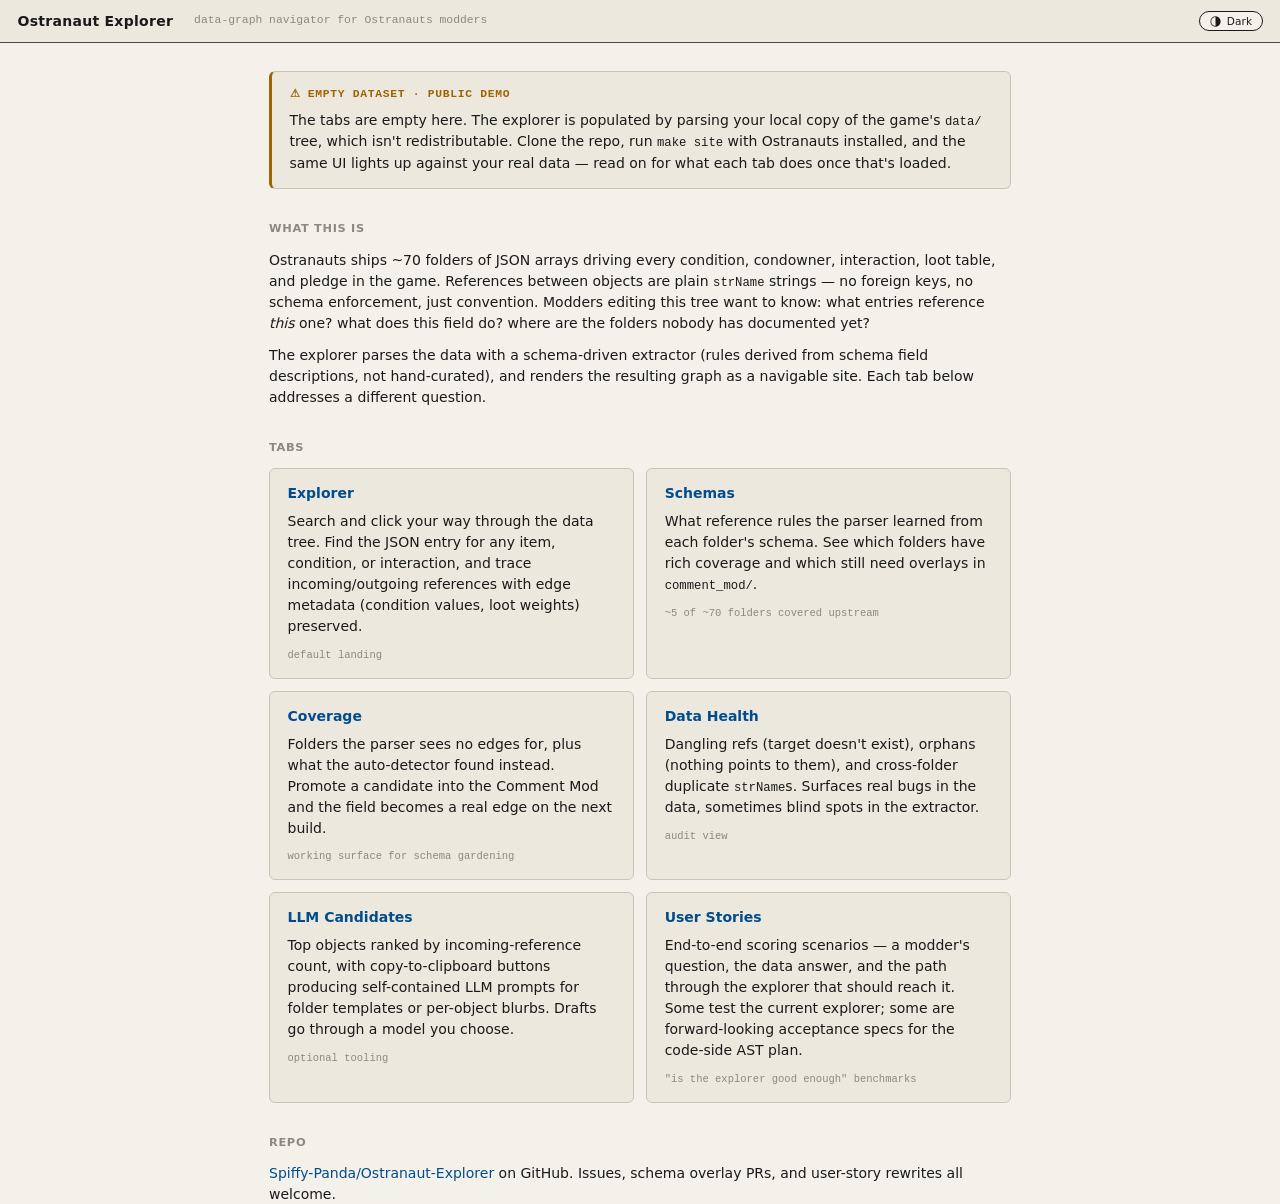
==== commit af87178c: "Slice 11: theme toggle + light-mode legacy aliases theme-toggle.js (adapted from notes/design/hifi-p" ====
--- a/src/Ostranauts.Site/index.html
+++ b/src/Ostranauts.Site/index.html
@@ -1,9 +1,10 @@
 <!doctype html>
-<html lang="en" data-theme="dark">
+<html lang="en">
 <head>
   <meta charset="utf-8">
   <meta name="viewport" content="width=device-width, initial-scale=1">
   <title>Ostranaut Explorer</title>
+  <script src="theme-toggle.js"></script>
   <link rel="stylesheet" href="style.css">
   <style>
     main.cover {
--- a/src/Ostranauts.Site/style.css
+++ b/src/Ostranauts.Site/style.css
@@ -152,8 +152,9 @@
      equivalents so unmigrated components inherit the hifi vocabulary
      without per-rule edits. Removes the slight visual mismatch between
      migrated components (--paper #14171b) and legacy ones (--bg
-     #1a1d23). When light mode lands (slice 11), these aliases will need
-     companion definitions in :root or a [data-theme="light"] block. */
+     #1a1d23). Companion light-mode aliases live in [data-theme="light"]
+     below so flipping the toggle doesn't strand legacy components on
+     dark hex values atop a paper bg. */
   --bg: var(--paper);
   --bg-elev: var(--paper-2);
   --fg: var(--ink);
@@ -166,6 +167,57 @@
 
   color-scheme: dark;
 }
+
+/* ============================================================
+   LIGHT THEME · paper-and-ink vocabulary (hifi default values)
+   ------------------------------------------------------------
+   The hifi :root block defines the light-mode hifi tokens
+   already (--paper #f4f1ea, --ink #1a1a1a, etc.). This block
+   exists to alias the legacy --bg/--fg/--accent/etc. tokens to
+   their light-mode equivalents so unmigrated components don't
+   render dark text on dark bg over a cream paper page when the
+   user toggles to light.
+   ============================================================ */
+
+[data-theme="light"] {
+  --bg: var(--paper);
+  --bg-elev: var(--paper-2);
+  --fg: var(--ink);
+  --muted: var(--ink-3);
+  --border: var(--rule);
+  --accent: var(--accent-banner-edge);
+  --accent-dim: var(--ink-2);
+  --warn: oklch(0.55 0.150 80);
+  --bad: var(--note);
+
+  color-scheme: light;
+}
+
+/* ============================================================
+   Theme toggle button · injected by theme-toggle.js into <header>
+   ============================================================ */
+
+.theme-toggle {
+  display: inline-flex;
+  align-items: center;
+  gap: 0.4rem;
+  background: var(--paper);
+  color: var(--ink);
+  border: var(--bw) solid var(--ink);
+  border-radius: var(--r-pill);
+  padding: 0.2rem 0.65rem;
+  font-family: inherit;
+  font-size: 0.75rem;
+  cursor: pointer;
+  transition: background 0.1s, color 0.1s, border-color 0.1s;
+}
+.theme-toggle:hover { background: var(--paper-2); }
+.theme-toggle:focus-visible {
+  outline: 2px solid var(--accent-callout-edge);
+  outline-offset: 2px;
+}
+.theme-toggle .glyph { font-size: 0.95rem; line-height: 1; }
+.theme-toggle .label { letter-spacing: 0.02em; }
 
 * { box-sizing: border-box; }
 
@@ -440,8 +492,8 @@
   font-size: 0.8125rem;
 }
 #folder-list li .folder-name { flex: 1 1 auto; min-width: 0; overflow: hidden; text-overflow: ellipsis; }
-#folder-list li:hover { background: rgba(108,180,255,0.08); }
-#folder-list li.active { background: rgba(108,180,255,0.18); color: var(--accent); }
+#folder-list li:hover { background: var(--paper-3); }
+#folder-list li.active { background: var(--paper-3); color: var(--ink); font-weight: 600; }
 #folder-list .count { color: var(--muted); }
 
 /* Hi-fi folder swatch — 9px square that picks up the fNN palette of the row.
@@ -643,9 +695,9 @@
   margin-top: 1.25rem;
   padding: 0.55rem 0.75rem 0.65rem;
   border: 1px solid var(--border);
-  border-left: 3px solid var(--accent);
+  border-left: 3px solid var(--accent-banner-edge);
   border-radius: 0 4px 4px 0;
-  background: rgba(108,180,255,0.04);
+  background: var(--accent-banner-bg);
 }
 .thresh-panel h3 {
   font-size: 0.875rem;
@@ -671,7 +723,7 @@
 .thresh-panel .thresh-incount,
 .thresh-panel .thresh-meta { color: var(--muted); font-size: 0.75rem; }
 .thresh-panel .thresh-overflow { font-style: italic; color: var(--muted); }
-.thresh-panel.thresh-empty { border-left-color: var(--warn); background: rgba(255,210,128,0.04); }
+.thresh-panel.thresh-empty { border-left-color: var(--accent-callout-edge); background: var(--accent-callout-bg); }
 .thresh-panel.thresh-empty h3 { color: var(--warn); }
 
 /* UX 1.8 — strType dispatch trigger + popover. Trigger is the small `?` next
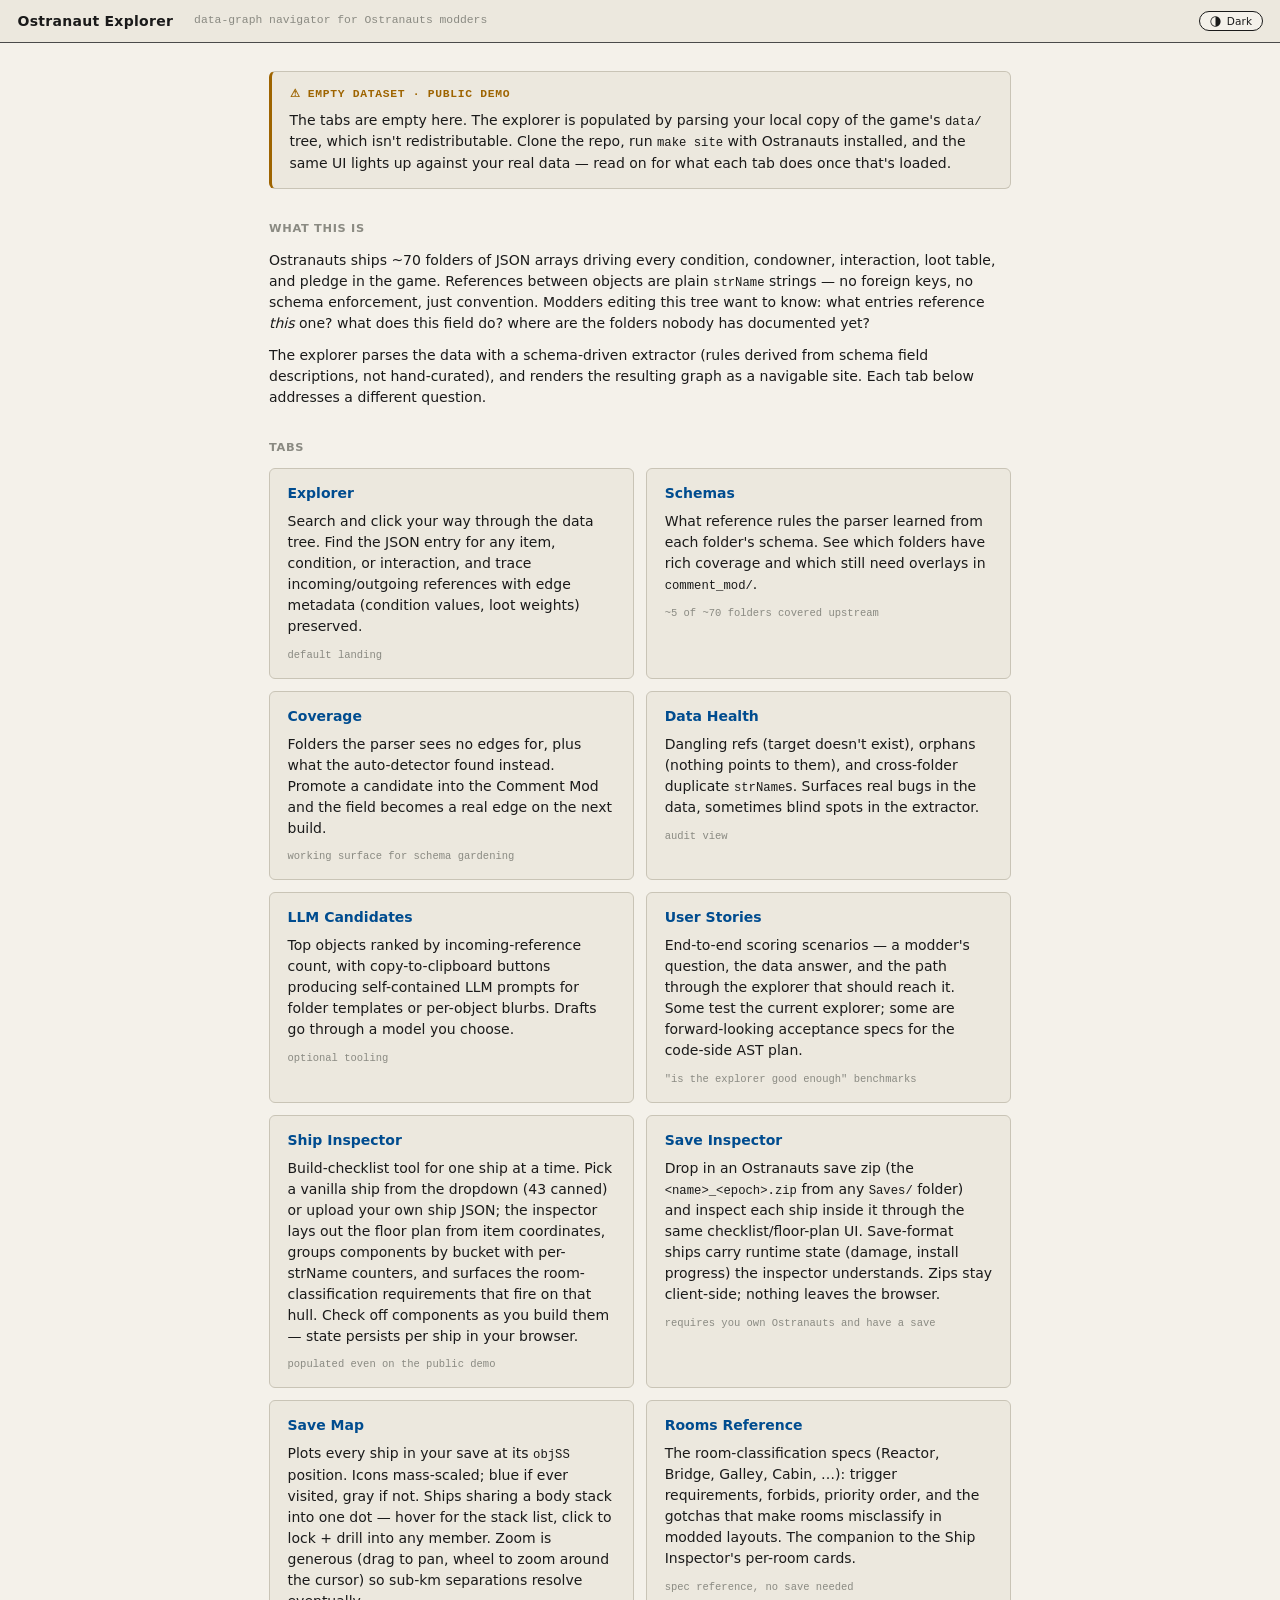
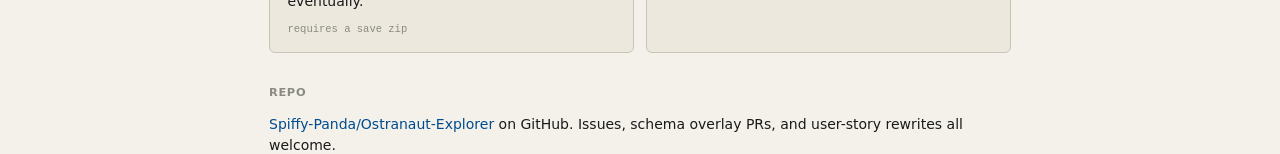
==== commit 0dfe061d: "save-inspector + save-map pages, inspector-core refactor Extracted shared rendering core from ship-i" ====
--- a/src/Ostranauts.Site/index.html
+++ b/src/Ostranauts.Site/index.html
@@ -115,6 +115,26 @@
           <p>End-to-end scoring scenarios — a modder's question, the data answer, and the path through the explorer that should reach it. Some test the current explorer; some are forward-looking acceptance specs for the code-side AST plan.</p>
           <p class="meta">"is the explorer good enough" benchmarks</p>
         </article>
+        <article class="tab-card">
+          <h3><a href="ship-inspector.html">Ship Inspector</a></h3>
+          <p>Build-checklist tool for one ship at a time. Pick a vanilla ship from the dropdown (43 canned) or upload your own ship JSON; the inspector lays out the floor plan from item coordinates, groups components by bucket with per-strName counters, and surfaces the room-classification requirements that fire on that hull. Check off components as you build them — state persists per ship in your browser.</p>
+          <p class="meta">populated even on the public demo</p>
+        </article>
+        <article class="tab-card">
+          <h3><a href="save-inspector.html">Save Inspector</a></h3>
+          <p>Drop in an Ostranauts save zip (the <code>&lt;name&gt;_&lt;epoch&gt;.zip</code> from any <code>Saves/</code> folder) and inspect each ship inside it through the same checklist/floor-plan UI. Save-format ships carry runtime state (damage, install progress) the inspector understands. Zips stay client-side; nothing leaves the browser.</p>
+          <p class="meta">requires you own Ostranauts and have a save</p>
+        </article>
+        <article class="tab-card">
+          <h3><a href="save-map.html">Save Map</a></h3>
+          <p>Plots every ship in your save at its <code>objSS</code> position. Icons mass-scaled; blue if ever visited, gray if not. Ships sharing a body stack into one dot — hover for the stack list, click to lock + drill into any member. Zoom is generous (drag to pan, wheel to zoom around the cursor) so sub-km separations resolve eventually.</p>
+          <p class="meta">requires a save zip</p>
+        </article>
+        <article class="tab-card">
+          <h3><a href="rooms-reference.html">Rooms Reference</a></h3>
+          <p>The room-classification specs (Reactor, Bridge, Galley, Cabin, …): trigger requirements, forbids, priority order, and the gotchas that make rooms misclassify in modded layouts. The companion to the Ship Inspector's per-room cards.</p>
+          <p class="meta">spec reference, no save needed</p>
+        </article>
       </div>
     </section>
 
--- a/src/Ostranauts.Site/style.css
+++ b/src/Ostranauts.Site/style.css
@@ -219,6 +219,80 @@
 .theme-toggle .glyph { font-size: 0.95rem; line-height: 1; }
 .theme-toggle .label { letter-spacing: 0.02em; }
 
+/* ============================================================
+   PRINT · suppress chrome, force monochrome on folder colors
+   ------------------------------------------------------------
+   The page prints as a research-doc snapshot of one detail page.
+   - topbar / tabs / folder rail / theme toggle / search dropdown
+     are interactive chrome and add nothing to a printed reference;
+     suppressed.
+   - folder colors reduce to grayscale, but the .detail-head edge
+     and .folder-badge border-left thickness stay (HANDOFF rule:
+     "color is never sole carrier of meaning"). Black ink stripes
+     still distinguish kinds.
+   - Force light vocabulary regardless of toggle so prints land on
+     paper-readable values; user-toggle only affects screen.
+   - Page-break: avoid splitting a detail-head, refs-block group,
+     or the thresh-panel mid-card.
+   ============================================================ */
+
+@media print {
+  :root, [data-theme="dark"], [data-theme="light"] {
+    --paper:    #ffffff;
+    --paper-2:  #ffffff;
+    --paper-3:  #f3f3f3;
+    --ink:      #000000;
+    --ink-2:    #333333;
+    --ink-3:    #666666;
+    --line:     #000000;
+    --rule:     #999999;
+    --bg:       #ffffff;
+    --bg-elev:  #ffffff;
+    --fg:       #000000;
+    --muted:    #555555;
+    --border:   #999999;
+    --accent:           #000000;
+    --accent-banner-bg: #ffffff;
+    --accent-banner-edge: #000000;
+    --accent-mismatch-bg: #ffffff;
+    --accent-mismatch-edge: #555555;
+    --accent-callout-bg: #ffffff;
+    --accent-callout-edge: #000000;
+    --warn: #000000;
+    --bad:  #000000;
+  }
+
+  html, body { background: #ffffff; color: #000000; }
+
+  /* suppress interactive chrome */
+  header, #tabs, aside#folders,
+  .copy-ref, .explainer-dismiss, .strtype-dispatch-trigger,
+  .strtype-dispatch-close, .filter-pills, .theme-toggle,
+  #search-results, .meta-chip { display: none !important; }
+
+  /* main content takes full width */
+  main { display: block !important; }
+  section#detail { padding: 0; overflow: visible; }
+
+  /* folder edges drop to black; edge thickness still distinguishes kinds */
+  .detail-head { border-left-color: #000 !important; }
+  .folder-badge { border-left-color: #000 !important; --badge-color: #000 !important; }
+  .strtype-badge { border-color: #000 !important; }
+
+  /* page-break hygiene */
+  .detail-head, .prefix-explainer, .folder-mismatch-note,
+  .edit-this-callout, .thresh-panel { page-break-inside: avoid; }
+  .refs-block .group { page-break-inside: avoid; }
+  h2, h3 { page-break-after: avoid; }
+
+  /* hide the trailing crumb-style hover help cursor */
+  * { cursor: default !important; }
+
+  /* ensure links print as-rendered (no underline-on-print accidents) */
+  a { color: inherit; text-decoration: none; }
+  a[href^="#/"]::after { content: ""; }
+}
+
 * { box-sizing: border-box; }
 
 html, body {
@@ -296,6 +370,45 @@
   border-color: var(--ink);
 }
 #search::placeholder { color: var(--ink-3); }
+
+/* Search-scope filter row — three checkboxes (glossary / strName / description)
+   plus a folder combo. Sits directly under the input; results dropdown still
+   anchors to the wrap so it doesn't overlap. Keep it visually quiet — it's
+   metadata about the next search, not the search itself. */
+.search-filters {
+  display: flex;
+  flex-wrap: wrap;
+  gap: 0.4rem 0.85rem;
+  align-items: center;
+  margin-top: 0.3rem;
+  font-size: 0.75rem;
+  color: var(--ink-2);
+}
+.search-filters label {
+  display: inline-flex;
+  align-items: center;
+  gap: 0.2rem;
+  cursor: pointer;
+  user-select: none;
+}
+.search-filters input[type=checkbox] {
+  margin: 0;
+  vertical-align: middle;
+}
+.search-filters .folder-filter {
+  margin-left: auto;
+  gap: 0.3rem;
+}
+.search-filters select {
+  background: var(--paper);
+  color: var(--ink);
+  border: 1px solid var(--ink-3);
+  border-radius: var(--r-1);
+  padding: 0.1rem 0.35rem;
+  font-size: 0.75rem;
+  font-family: inherit;
+  max-width: 180px;
+}
 
 #search-results {
   position: absolute;
@@ -1164,6 +1277,93 @@
 }
 .fields-block .fields-desc-toggle:hover { color: var(--fg); }
 
+/* Calculated field row (e.g. items/ "Num Rows" derived from sockets) — same
+ * layout as a regular field-row but visually distinguished by a small f(x)
+ * badge and a slightly muted background. */
+.fields-block .field-row-calc { background: var(--row-alt, rgba(127,127,127,0.06)); }
+.fields-block .field-row-calc .calc-badge {
+  display: inline-block;
+  margin-left: 0.4rem;
+  padding: 0 0.25rem;
+  font-size: 0.65rem;
+  font-family: var(--mono, ui-monospace, Menlo, monospace);
+  color: var(--muted);
+  border: 1px solid var(--border);
+  border-radius: 3px;
+  vertical-align: middle;
+}
+
+/* Item socket grid — items/ entries' aSocketAdds / aSocketForbids /
+ * aSocketReqs rendered as labeled CSS grids. Body grid is nCols×nRows; halo
+ * grids are (nCols+2)×(nRows+2) with the inner body region highlighted. */
+.socket-block {
+  --socket-cell: 28px;
+  margin-top: 1rem;
+  padding-top: 0.75rem;
+  border-top: 1px dashed var(--border);
+}
+.socket-block h4 {
+  font-size: 0.85rem;
+  margin: 0 0 0.4rem;
+  color: var(--muted);
+  font-weight: 600;
+  letter-spacing: 0.02em;
+  text-transform: uppercase;
+}
+.socket-legend {
+  font-size: 0.78rem;
+  color: var(--muted);
+  margin-bottom: 0.6rem;
+}
+.socket-grids {
+  display: flex;
+  flex-wrap: wrap;
+  gap: 1.2rem 1.5rem;
+}
+.socket-grid-fig { margin: 0; }
+.socket-grid-fig figcaption {
+  font-size: 0.75rem;
+  color: var(--muted);
+  margin-bottom: 0.25rem;
+  font-family: var(--mono, ui-monospace, Menlo, monospace);
+}
+.socket-grid-fig .socket-dim {
+  margin-left: 0.4rem;
+  color: var(--muted);
+  opacity: 0.75;
+}
+.socket-grid {
+  display: grid;
+  gap: 2px;
+  background: var(--border);
+  padding: 2px;
+  border-radius: 3px;
+  width: fit-content;
+}
+.socket-cell {
+  width: var(--socket-cell);
+  height: var(--socket-cell);
+  display: flex;
+  align-items: center;
+  justify-content: center;
+  font-family: var(--mono, ui-monospace, Menlo, monospace);
+  font-size: 0.62rem;
+  background: var(--bg);
+  color: var(--fg);
+  user-select: none;
+  border-radius: 1px;
+  overflow: hidden;
+}
+.socket-cell.socket-blank { background: var(--bg-alt, rgba(127,127,127,0.08)); color: transparent; }
+.socket-cell.socket-add    { background: rgba( 80,160, 80, 0.30); color: var(--fg); }
+.socket-cell.socket-forbid { background: rgba(200, 80, 80, 0.30); color: var(--fg); }
+.socket-cell.socket-req    { background: rgba( 80,120,200, 0.30); color: var(--fg); }
+.socket-cell.socket-other  { background: rgba(180,140, 60, 0.28); color: var(--fg); }
+.socket-cell.socket-inner {
+  outline: 1px dashed var(--accent, #88a);
+  outline-offset: -2px;
+}
+
 /* code-refs block — hardcoded string literals found in decomp */
 .code-refs-block {
   margin-top: 1.25rem;
@@ -1226,6 +1426,55 @@
   background: transparent;
 }
 .code-refs-block .code-refs-group .meta { color: var(--muted); font-size: 0.75rem; }
+
+/* Coverage-misses block — visually distinct (warning hue) so the safety-net
+   nature is obvious. Mirrors the .code-refs-block sizing for familiarity. */
+.cov-misses-block {
+  margin-top: 1.25rem;
+  padding: 0.6rem 0.75rem;
+  background: var(--bg-elev);
+  border: 1px solid var(--border);
+  border-left: 3px solid #d39a2a;
+  border-radius: 3px;
+}
+.cov-misses-block h3 {
+  font-size: 0.875rem;
+  margin: 0 0 0.5rem;
+  font-weight: 600;
+}
+.cov-misses-block .muted-note {
+  color: var(--muted);
+  font-weight: 400;
+  font-size: 0.75rem;
+  display: block;
+  margin-top: 0.2rem;
+}
+.cov-misses-block .cov-miss-group {
+  margin-top: 0.5rem;
+}
+.cov-misses-block .cov-miss-field {
+  font-size: 0.8rem;
+  color: var(--muted);
+  margin-bottom: 0.2rem;
+}
+.cov-misses-block .cov-miss-field code {
+  color: var(--fg);
+  background: transparent;
+}
+.cov-misses-block ul {
+  list-style: none;
+  padding: 0;
+  margin: 0 0 0 0.75rem;
+}
+.cov-misses-block li {
+  font-size: 0.8rem;
+  margin-bottom: 0.15rem;
+}
+.cov-misses-block li code {
+  background: transparent;
+  color: var(--fg);
+}
+.cov-misses-block .muted { color: var(--muted); font-size: 0.75rem; }
 /* code-method / code-class detail page — outgoing literal listing */
 .code-out { list-style: none; padding: 0; margin: 0; }
 .code-out > li { margin-bottom: 0.5rem; }
@@ -1341,6 +1590,55 @@
   border-bottom: 1px dashed var(--accent-dim);
 }
 .fields-block a.auto-detected:hover { color: var(--accent); border-bottom-color: var(--accent); }
+/* Schema-backed inline ref — distinct from auto-detect (no 🔍, solid underline,
+   standard link color). Visual signal: this is a canonical schema reference,
+   not a sampled guess. */
+.fields-block a.schema-ref { color: var(--accent); border-bottom: 1px solid transparent; }
+.fields-block a.schema-ref:hover { border-bottom-color: var(--accent); }
+
+/* Search landing page — reached by pressing Enter on a query without picking
+   a dropdown row. Two stacked sections: glossary cards on top, then strName
+   matches grouped by folder with chip-style jump links. */
+.search-landing-section { margin: 1rem 0 1.5rem; }
+.search-landing-section h3 { font-size: 1rem; margin: 0 0 0.6rem; }
+.search-landing-section h4 { font-size: 0.875rem; margin: 0.8rem 0 0.3rem; }
+.search-landing-glossary { list-style: none; padding: 0; margin: 0; display: grid; gap: 0.6rem; grid-template-columns: repeat(auto-fill, minmax(280px, 1fr)); }
+.search-landing-card {
+  padding: 0.6rem 0.8rem;
+  background: var(--paper-2);
+  border: 1px solid var(--ink-3);
+  border-left: 3px solid var(--accent);
+  border-radius: var(--r-1);
+}
+.search-landing-card .g-head { display: flex; align-items: baseline; gap: 0.5rem; margin-bottom: 0.25rem; }
+.search-landing-card .g-label { font-size: 0.7rem; text-transform: uppercase; color: var(--muted); letter-spacing: 0.05em; }
+.search-landing-card .g-name { font-weight: 600; }
+.search-landing-card .g-summary { font-size: 0.8125rem; color: var(--ink-2); margin-bottom: 0.3rem; }
+.search-landing-card .g-cta { font-size: 0.8125rem; }
+.search-landing-card .g-hint { font-size: 0.75rem; color: var(--muted); margin-top: 0.3rem; }
+.search-landing-folder-chips {
+  display: flex;
+  flex-wrap: wrap;
+  gap: 0.35rem;
+  margin: 0 0 0.8rem;
+}
+.search-landing-chip {
+  display: inline-flex;
+  align-items: center;
+  gap: 0.3rem;
+  padding: 0.15rem 0.5rem;
+  border-radius: 999px;
+  background: var(--paper-2);
+  border: 1px solid var(--ink-3);
+  font-size: 0.75rem;
+  color: var(--ink-2);
+  text-decoration: none;
+}
+.search-landing-chip:hover { background: var(--paper-3); color: var(--ink); }
+.search-landing-chip .chip-count { font-weight: 600; color: var(--accent); }
+.search-landing-folder-group { margin: 0.4rem 0 0.6rem; }
+.search-landing-folder-group ul { list-style: none; padding: 0 0 0 0.3rem; margin: 0; }
+.search-landing-folder-group li { font-size: 0.8125rem; padding: 0.05rem 0; }
 .fields-block .folder-prefix { color: var(--muted); margin-right: 0.05em; }
 .fields-block .auto-badge {
   margin-left: 0.4em;
@@ -1513,3 +1811,277 @@
 }
 .llm-block button:hover { color: var(--fg); border-color: var(--accent-dim); }
 .llm-block button.copied { color: var(--accent); border-color: var(--accent); }
+
+/* ─── Mode-aware sidebar (Tier-1 follow-up) ─────────────────── */
+
+/* On schema/coverage/data-health/llm pages the folder rail is irrelevant —
+   the page is global, not folder-scoped. Hide the aside entirely so the
+   detail panel claims the full width. */
+main[data-mode="nosidebar"] aside#folders { display: none; }
+main[data-mode="nosidebar"] section#detail { width: 100%; }
+
+/* In facets/plots modes the rail is repurposed as a clustered nav. Same
+   structural CSS as the folder list (container width, spacing) but the
+   contents are different. The shared .meta-sidebar-* classes below pick up
+   wherever the heading + list need bespoke rules. */
+.meta-sidebar-blurb {
+  font-size: 0.72rem;
+  color: var(--muted);
+  margin: 0 0 0.5rem;
+  line-height: 1.35;
+}
+.meta-sidebar-blurb code {
+  font-size: 0.72rem;
+  background: var(--paper-3);
+  padding: 0 0.2rem;
+  border-radius: 2px;
+}
+.meta-sidebar-list {
+  list-style: none;
+  margin: 0;
+  padding: 0;
+}
+.meta-sidebar-row {
+  display: flex;
+  justify-content: space-between;
+  align-items: baseline;
+  padding: 0.18rem 0.4rem;
+  font-size: 0.82rem;
+  cursor: pointer;
+  border-radius: 2px;
+}
+.meta-sidebar-row:hover { background: var(--paper-3); }
+.meta-sidebar-row .folder-name {
+  font-family: ui-monospace, SFMono-Regular, Menlo, Consolas, monospace;
+  font-size: 0.78rem;
+  overflow: hidden;
+  text-overflow: ellipsis;
+  white-space: nowrap;
+}
+.meta-sidebar-row .count {
+  color: var(--muted);
+  font-size: 0.7rem;
+  font-family: ui-monospace, SFMono-Regular, Menlo, Consolas, monospace;
+  margin-left: 0.5rem;
+  flex-shrink: 0;
+}
+.meta-sidebar-overflow {
+  list-style: none;
+  font-size: 0.7rem;
+  color: var(--muted);
+  font-style: italic;
+  padding: 0.3rem 0.4rem 0;
+}
+.meta-sidebar-back {
+  margin: 0.6rem 0 0;
+  font-size: 0.72rem;
+}
+.meta-sidebar-back a {
+  color: var(--accent);
+  text-decoration: none;
+}
+.meta-sidebar-back a:hover { text-decoration: underline; }
+
+/* Scroll-flash: when the user clicks a sidebar cluster, briefly highlight the
+   target section with a banner-edge tint so the eye can find the new position
+   without bouncing. */
+@keyframes scroll-flash-pulse {
+  0%   { box-shadow: 0 0 0 2px var(--accent-banner-edge); }
+  100% { box-shadow: 0 0 0 0 transparent; }
+}
+.refs-block.scroll-flash {
+  animation: scroll-flash-pulse 1.2s ease-out;
+}
+
+/* ─── Tier-1 meta pages: facets + plot beats ────────────────── */
+
+/* Affordance row on object detail pages: small pill links to the matching
+   facet / plot-beat aggregator. Tucked above the Edit-this callout so the
+   first thing a modder sees is "this is part of something larger". */
+.meta-page-links {
+  display: flex;
+  gap: 0.4rem;
+  flex-wrap: wrap;
+  margin: 0.6rem 0 0.4rem;
+}
+.meta-page-link {
+  display: inline-block;
+  padding: 0.18rem 0.55rem;
+  border: 1px dashed var(--accent-banner-edge);
+  border-radius: 4px;
+  background: var(--accent-banner-bg);
+  color: var(--accent);
+  font-size: 0.78rem;
+  font-weight: 500;
+  text-decoration: none;
+  transition: background 0.1s ease;
+}
+.meta-page-link:hover {
+  background: var(--accent-banner-edge);
+  color: var(--paper);
+  border-style: solid;
+}
+
+/* Facet aggregator — stacked cards, one per folder the strName lives in. */
+.facet-cards {
+  display: grid;
+  grid-template-columns: repeat(auto-fill, minmax(20rem, 1fr));
+  gap: 0.75rem;
+  margin-top: 0.5rem;
+}
+.facet-card {
+  border: 1px solid var(--border);
+  border-left: 3px solid var(--badge-color, var(--accent));
+  border-radius: 4px;
+  background: var(--paper-2);
+  padding: 0.55rem 0.7rem 0.6rem;
+  display: flex;
+  flex-direction: column;
+  gap: 0.35rem;
+}
+.facet-card-head {
+  display: flex;
+  align-items: center;
+  gap: 0.5rem;
+  flex-wrap: wrap;
+}
+.facet-card-body {
+  display: flex;
+  align-items: baseline;
+  justify-content: space-between;
+  gap: 0.6rem;
+  font-size: 0.8125rem;
+}
+.facet-file {
+  color: var(--muted);
+  font-size: 0.75rem;
+  word-break: break-all;
+}
+.facet-counts {
+  color: var(--muted);
+  font-family: ui-monospace, SFMono-Regular, Menlo, Consolas, monospace;
+  font-size: 0.75rem;
+  white-space: nowrap;
+}
+.facet-open {
+  margin-left: auto;
+  font-size: 0.78rem;
+  color: var(--accent);
+  text-decoration: none;
+}
+.facet-open:hover { text-decoration: underline; }
+
+/* Unified-inbound block, grouped by source folder. */
+.facet-inbound-folder { margin-top: 0.7rem; }
+.facet-inbound-folder h4 {
+  font-size: 0.85rem;
+  margin: 0 0 0.3rem;
+  display: flex;
+  align-items: center;
+  gap: 0.4rem;
+}
+.facet-inbound-count {
+  color: var(--muted);
+  font-weight: 400;
+  font-size: 0.75rem;
+}
+.facet-inbound-folder ul {
+  list-style: none;
+  margin: 0;
+  padding: 0 0 0 0.4rem;
+  border-left: 2px solid var(--paper-3);
+}
+.facet-inbound-folder li {
+  padding: 0.2rem 0 0.2rem 0.5rem;
+  font-family: ui-monospace, SFMono-Regular, Menlo, Consolas, monospace;
+  font-size: 0.8125rem;
+  display: flex;
+  align-items: baseline;
+  flex-wrap: wrap;
+  gap: 0.5rem;
+}
+.facet-inbound-field { color: var(--muted); font-size: 0.75rem; }
+.facet-target-tag {
+  display: inline-block;
+  background: var(--paper-3);
+  border: 1px solid var(--border);
+  border-radius: 3px;
+  padding: 0.05rem 0.35rem;
+  font-size: 0.7rem;
+  color: var(--ink-2);
+  white-space: nowrap;
+}
+
+/* Facets index page — name list grouped by family. */
+.facets-name-list {
+  list-style: none;
+  margin: 0;
+  padding: 0;
+  columns: 3;
+  column-gap: 1.5rem;
+}
+.facets-name-list li {
+  break-inside: avoid;
+  font-family: ui-monospace, SFMono-Regular, Menlo, Consolas, monospace;
+  font-size: 0.8125rem;
+  padding: 0.15rem 0;
+  display: flex;
+  justify-content: space-between;
+  gap: 0.5rem;
+}
+.facets-name-list .meta {
+  color: var(--muted);
+  font-size: 0.7rem;
+  white-space: nowrap;
+}
+@media (max-width: 1100px) {
+  .facets-name-list { columns: 2; }
+}
+@media (max-width: 700px) {
+  .facets-name-list { columns: 1; }
+}
+
+/* Plot meta-page — bucket lists per surface. */
+.plot-bucket-list {
+  list-style: none;
+  margin: 0;
+  padding: 0;
+  display: grid;
+  grid-template-columns: repeat(auto-fill, minmax(22rem, 1fr));
+  gap: 0.2rem 1rem;
+}
+.plot-bucket-list li {
+  font-family: ui-monospace, SFMono-Regular, Menlo, Consolas, monospace;
+  font-size: 0.8125rem;
+  padding: 0.18rem 0;
+  display: flex;
+  align-items: baseline;
+  gap: 0.4rem;
+}
+
+/* Plots index — table with per-surface column counts. */
+.plots-table {
+  width: 100%;
+  border-collapse: collapse;
+  font-size: 0.8125rem;
+  margin-top: 0.4rem;
+}
+.plots-table th {
+  text-align: left;
+  font-size: 0.72rem;
+  text-transform: uppercase;
+  letter-spacing: 0.04em;
+  color: var(--muted);
+  border-bottom: 1px solid var(--border);
+  padding: 0.3rem 0.5rem;
+}
+.plots-table th[title] { cursor: help; }
+.plots-table td {
+  padding: 0.25rem 0.5rem;
+  border-bottom: 1px solid var(--paper-2);
+  font-family: ui-monospace, SFMono-Regular, Menlo, Consolas, monospace;
+}
+.plots-table td.num { text-align: right; }
+.plots-table tbody tr:hover { background: var(--paper-2); }
+.plots-table a { text-decoration: none; color: var(--accent); }
+.plots-table a:hover { text-decoration: underline; }
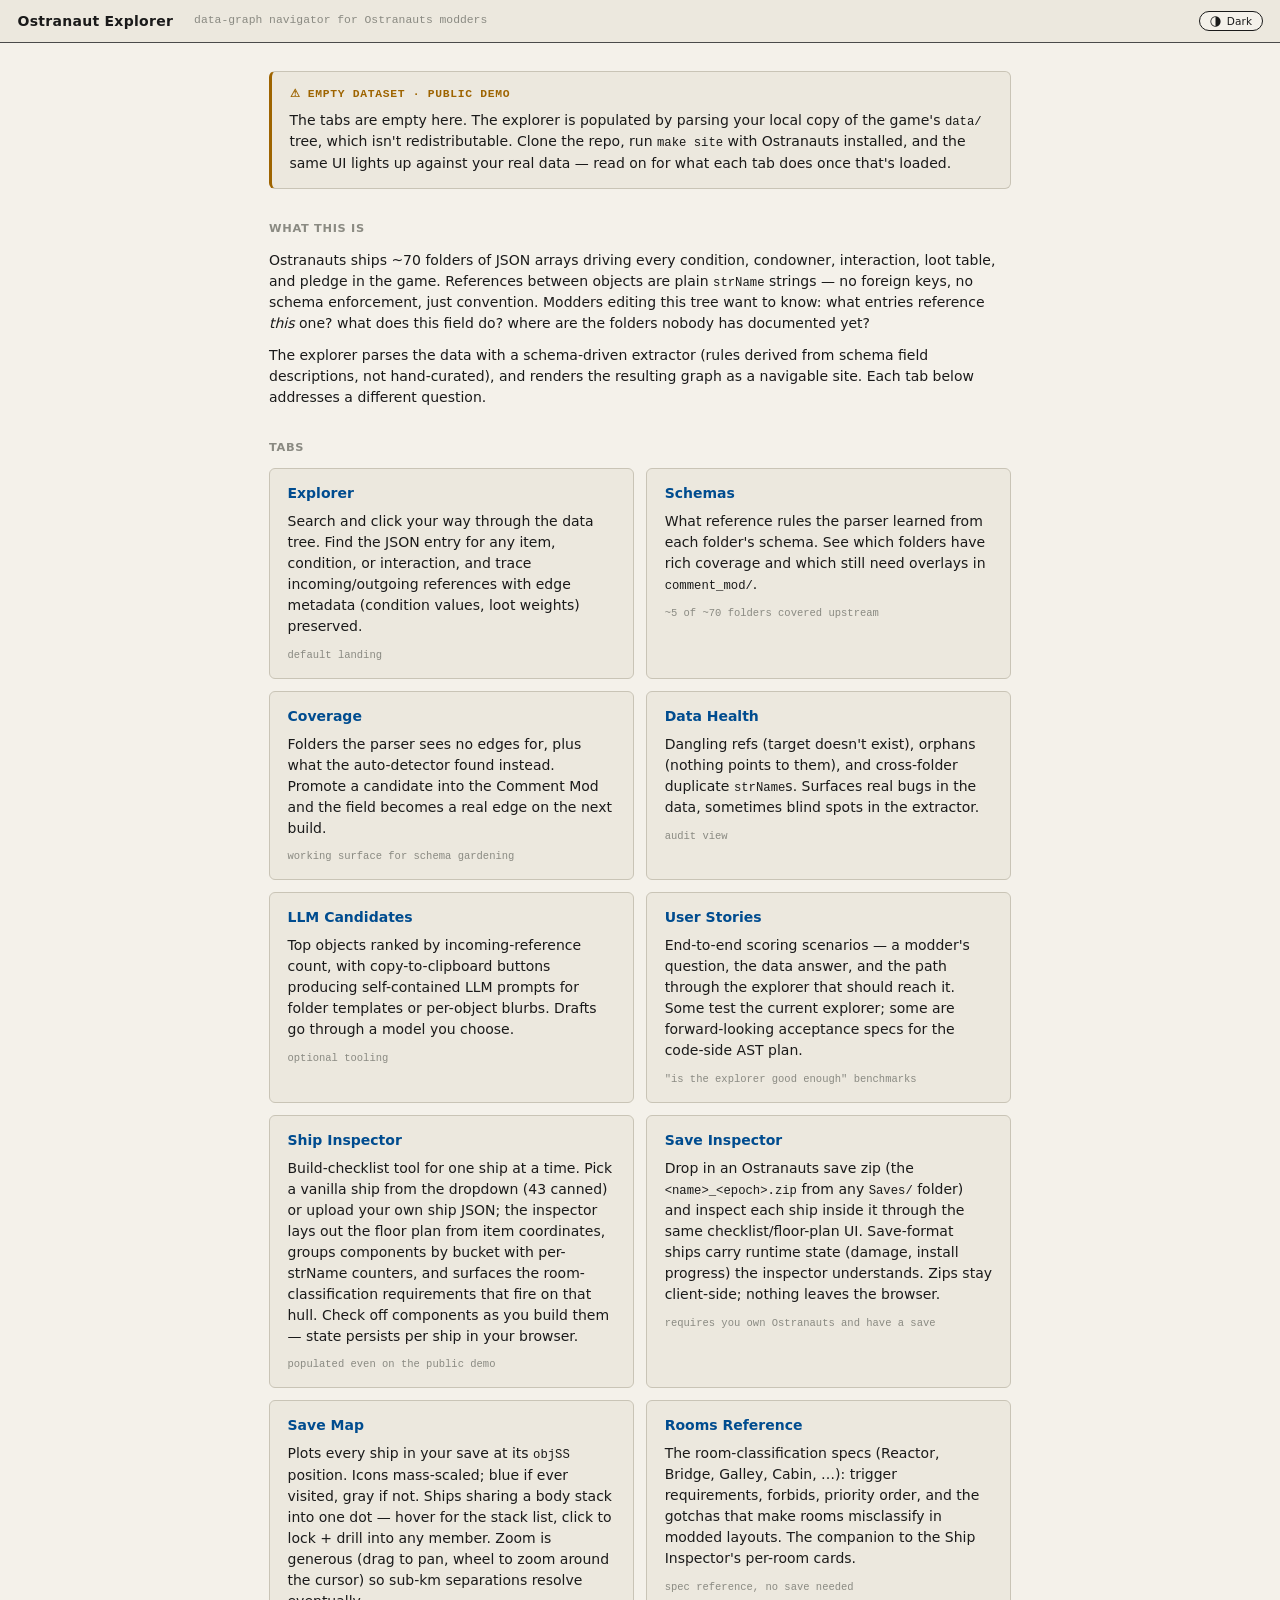
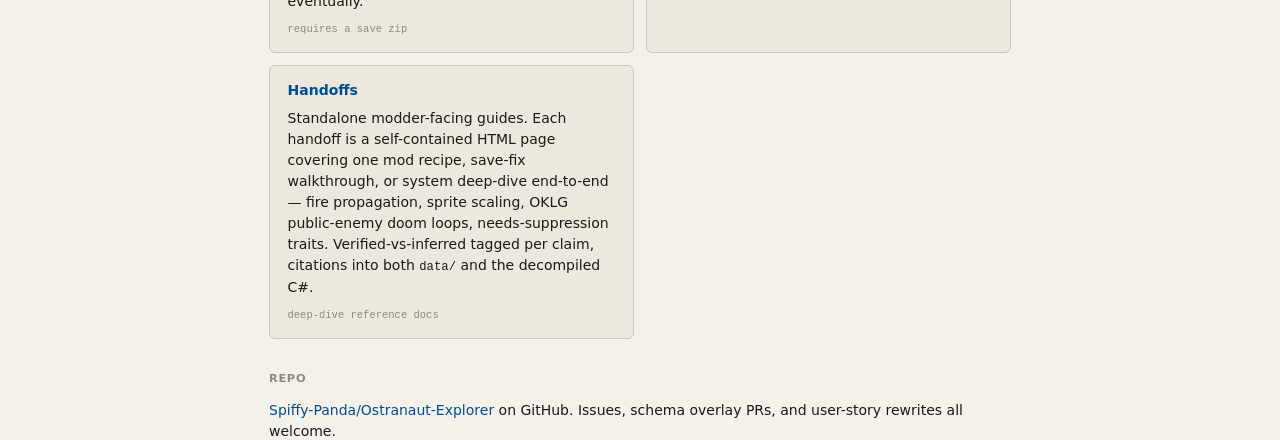
==== commit 922ecbd8: "handoff: fire-system deep dive + site-wide Handoffs discoverability New handoff at notes/handoff/fir" ====
--- a/src/Ostranauts.Site/index.html
+++ b/src/Ostranauts.Site/index.html
@@ -135,6 +135,11 @@
           <p>The room-classification specs (Reactor, Bridge, Galley, Cabin, …): trigger requirements, forbids, priority order, and the gotchas that make rooms misclassify in modded layouts. The companion to the Ship Inspector's per-room cards.</p>
           <p class="meta">spec reference, no save needed</p>
         </article>
+        <article class="tab-card">
+          <h3><a href="handoff/">Handoffs</a></h3>
+          <p>Standalone modder-facing guides. Each handoff is a self-contained HTML page covering one mod recipe, save-fix walkthrough, or system deep-dive end-to-end — fire propagation, sprite scaling, OKLG public-enemy doom loops, needs-suppression traits. Verified-vs-inferred tagged per claim, citations into both <code>data/</code> and the decompiled C#.</p>
+          <p class="meta">deep-dive reference docs</p>
+        </article>
       </div>
     </section>
 
